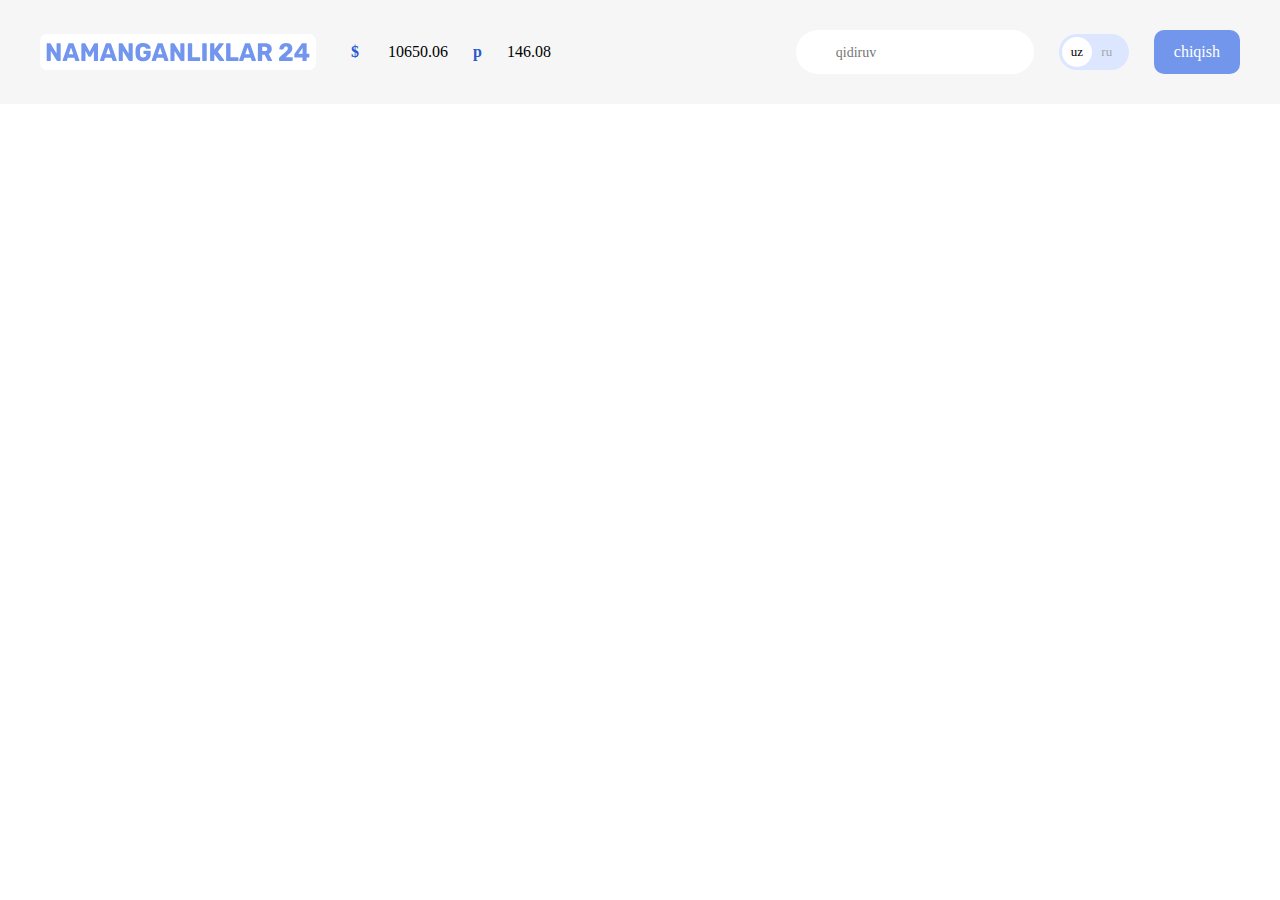
==== index.html @ 70f4a3b9 "Add search form Add global search form and focus styles" ====
<!DOCTYPE html>
<html lang="ru">
<head>
	<meta charset="UTF-8">
	<meta name="viewport" content="width=device-width, initial-scale=1.0">
	<title>FARG'ONALIKLAR 24</title>
	<!-- GOOGLE FONTS -->
<link rel="preconnect" href="https://fonts.googleapis.com">
<link rel="preconnect" href="https://fonts.gstatic.com" crossorigin>
<link href="https://fonts.googleapis.com/css2?family=Rubik:wght@400;500;700&display=swap" rel="stylesheet">

<!-- STYLES -->
<link rel="stylesheet" href="css/necolas.github.io_normalize.css_8.0.1_normalize.css">
<link rel="stylesheet" href="css/styles.css">

</head>
<body>
<!-- SITE-HEADER -->
<header class="site-header">
	<!-- SITE-HEADER-TOP -->
	<div class="site-header-top">
		<div class="site-header-top-container container">
			<!-- SITE-HEADER-LOGO -->
    <a class="site-header-logo" href="index.html">
			<img class="site-header-logo-img" src="img/logo-purple(1).svg" alt="farg'onaliklar logo" width="264"
			height="28">
		</a>


<!-- CURRENCY-RATES -->
	<ul class="currency-rates">
		<li class="currency-rates-item">
			<b class="currency-rates-type">$</b>
			<span class="currency-rates-value">10650.06</span>
		</li>
		<li class="currency-rates">
			<b class="currency-rates-type">p</b>
			<span class="currency-rates-value">146.08</span>
		</li>
</ul>

<!-- GLOBAL-SEARCH-FORM -->
<form class="global-search-form" action="https://echo.htmlacademy.ru" method="GET">
	<input class="global-search-form-input" type="search" name="search" placeholder="qidiruv" aria-label="" required>

</form>

<!-- LANG-TOGGLE -->
<div class="Lang-toggle">
	<a class="lang-toggle-link lang-toggle-link-active" href="index.html/uz">uz</a>
	<a class="lang-toggle-link " href="index.html">ru</a>
</div>

<!-- SITE-HEADER-AUTH -->
<a class="button button-primary" href="#">chiqish
</a>
</div>
</div>
</header>



</body>
</html>
---- css/styles.css ----
/* GLOBAL */
*	{
	box-sizing: border-box;
}

html	{
	height: 100%;
	scroll-behavior: smooth;
}



img	{
	max-width: 100%;
	height: auto;
}

/* OUTLINE STYLES */
*:focus	{
	outline: 2px dashed #7296ec;
	outline-offset: 3px;
}


/* CONTAINER */
.container	{
	width: 100%;
	max-width: 1240px;
	padding-left: 20px;
	padding-right: 20px;
	margin-left: auto;
	margin-right: auto;
}

/* SITE-HEADER */
.site-header {
}

/* SITE-HEADER-TOP */
.site-header-top {
	padding-top: 30px;
	padding-bottom: 30px;
	background-color: #f6f6f6;
}

/* SITE-HEADER-TOP-CONTAINER */
.site-header-top-container {
	display: flex;
	align-items: center;
}
.container {
}

.site-header-logo {
	display: flex;
	padding: 8px 6px;
	margin-right: 35px;
	border-radius: 7px;
background-color: #fff;
}

.site-header-logo:hover	{
	opacity: 0.8;
}

.site-header-logo:active	{
	opacity: 0.6;
}

/* CURRENCY-RATES */
.currency-rates {
	display: flex;
	align-items: center;
	padding: 0;
	margin: 0;
	margin-right: auto;
	list-style: none;
}

.currency-rates-item:not(:last-child){
margin-right: 25px;
}


.currency-rates-type {
	color: #2959ce;
	margin-right: 25px;
}
.currency-rates-value {
}

/* GLOBAL-FORM */

.global-search-form	{
margin-right: 25px;
}

.global-search-form-input	{
	padding-top: 15px;
	padding-bottom: 13px;
	padding-left: 40px;
	padding-right: 20px;
font-size: 14px;
border-radius: 60px;
line-height: normal;
border: 0;
}

/* LANG-TAGGLE */
.Lang-toggle {
	width: 70px;
	height: 36px;
	display: flex;
	padding: 3px;
	margin-right: 25px;
	border-radius: 39px;
	background-color: #dce6ff;

}
.lang-toggle-link {
	width: 30px;
	height: 30px;
	font-size: 13px;
	line-height: 30px;
color: #A6A6A6;
	border-radius: 50%;
	text-align: center;
	text-decoration: none;
}
.lang-toggle-link-active {
	background-color: #fff;
	color: #000;
}

/* BUTTON	*/
.button	{
	display: inline-block;
	padding: 13px 20px;
border-radius: 10px;
	font-size: 16px;
	line-height: normal;
	font-weight: 500;
	text-decoration: none;
	text-align: center;
	cursor: pointer;

}

.button-primary	{
	background-color:#7296EC;
	color: #fff;
}

.button-primary:hover	{
	opacity: 0.8;
}

.button-primary:active	{
	opacity: 0.6;
}
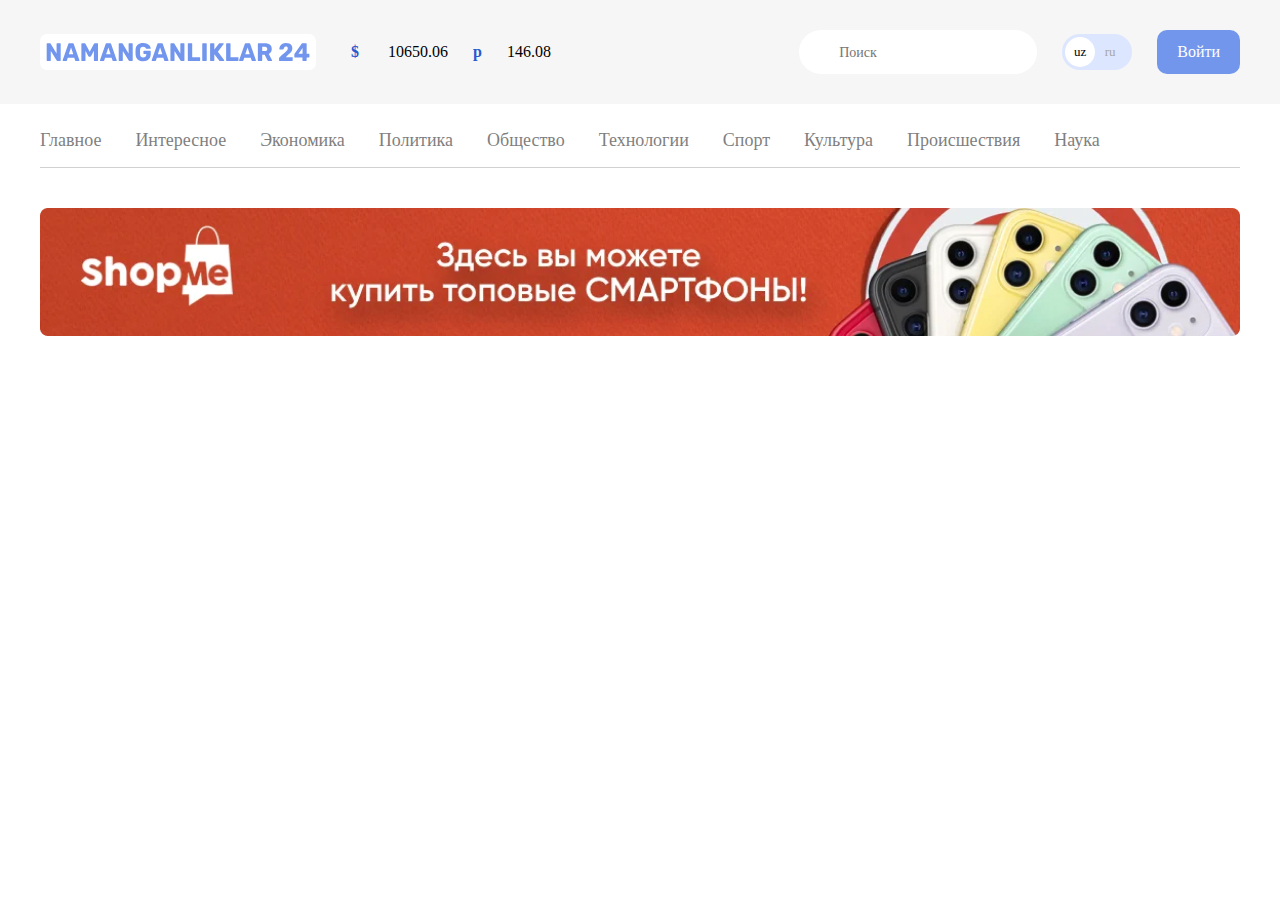
==== commit 5343f591: "Add sitenav and site-header banner" ====
--- a/index.html
+++ b/index.html
@@ -3,7 +3,7 @@
 <head>
 	<meta charset="UTF-8">
 	<meta name="viewport" content="width=device-width, initial-scale=1.0">
-	<title>FARG'ONALIKLAR 24</title>
+	<title>NAMANGANLIKLAR24</title>
 	<!-- GOOGLE FONTS -->
 <link rel="preconnect" href="https://fonts.googleapis.com">
 <link rel="preconnect" href="https://fonts.gstatic.com" crossorigin>
@@ -41,7 +41,7 @@
 
 <!-- GLOBAL-SEARCH-FORM -->
 <form class="global-search-form" action="https://echo.htmlacademy.ru" method="GET">
-	<input class="global-search-form-input" type="search" name="search" placeholder="qidiruv" aria-label="" required>
+	<input class="global-search-form-input" type="search" name="search" placeholder="Поиск" aria-label="" required>
 
 </form>
 
@@ -52,9 +52,34 @@
 </div>
 
 <!-- SITE-HEADER-AUTH -->
-<a class="button button-primary" href="#">chiqish
+<a class="button button-primary" href="#">Войти
 </a>
 </div>
+</div>
+
+<div class="container">
+	<!-- SITENAV-->
+	<nav class="sitenav">
+		<ul class="sitenav-list">
+			<li class="sitenav-item"><a class="sitenav-link" href="#">Главное</a></li>
+			<li class="sitenav-item"><a class="sitenav-link" href="#">Интересное</a></li>
+			<li class="sitenav-item"><a class="sitenav-link" href="#">Экономика</a></li>
+			<li class="sitenav-item"><a class="sitenav-link" href="#">Политика</a></li>
+			<li class="sitenav-item"><a class="sitenav-link" href="#">Общество</a></li>
+			<li class="sitenav-item"><a class="sitenav-link" href="#">Технологии</a></li>
+			<li class="sitenav-item"><a class="sitenav-link" href="#">Спорт</a></li>
+			<li class="sitenav-item"><a class="sitenav-link" href="#">Культура</a></li>
+			<li class="sitenav-item"><a class="sitenav-link" href="#">Происшествия</a></li>
+			<li class="sitenav-item"><a class="sitenav-link" href="#">Наука</a></li>
+		</ul>
+	</nav>
+
+		<!-- SITE-HEADER-BANNER -->
+		<aside class="site-header-banner">
+			<a class="site-header-banner-link" href="https://olcha.uz" target="_blank">
+				<img class="site-header-banner-img" src="img/optimize 1.jpg" alt="shopme banner" width="1200" height="128" srcset="optimize 1.jpg 1x, optimize 1@2x.jpg 2x">
+			</a>
+		</aside>
 </div>
 </header>
 
--- a/css/styles.css
+++ b/css/styles.css
@@ -38,6 +38,7 @@
 
 /* SITE-HEADER-TOP */
 .site-header-top {
+	margin-bottom: 10px;
 	padding-top: 30px;
 	padding-bottom: 30px;
 	background-color: #f6f6f6;
@@ -157,4 +158,50 @@
 
 .button-primary:active	{
 	opacity: 0.6;
+}
+
+/* SITENAV */
+.sitenav {
+	padding-top: 12px;
+	padding-bottom: 12px;
+	border-bottom: 1px solid #d1d1d1;
+	margin-bottom: 40px;
+	font-size: 18px;
+	line-height: normal;
+	font-weight: 500;
+}
+.sitenav-list {
+	display: flex;
+	flex-wrap: wrap;
+	align-items: center;
+	padding: 0;
+	margin: 0;
+	list-style: none;
+}
+
+.sitenav-item	{
+margin-top: 4px;
+margin-bottom: 4px;
+}
+
+.sitenav-item:not(:last-child) {
+	margin-right: 34px;
+
+}
+.sitenav-link {
+	display: block;
+	text-decoration: none;
+	color: #7f7f7f;
+}
+
+.sitenav-link:hover	{
+	color: #7229ec;
+}
+
+.sitenav-link:active	{
+	opacity: 0.6
+}
+
+.site-header-banner-img	{
+	display: flex;
 }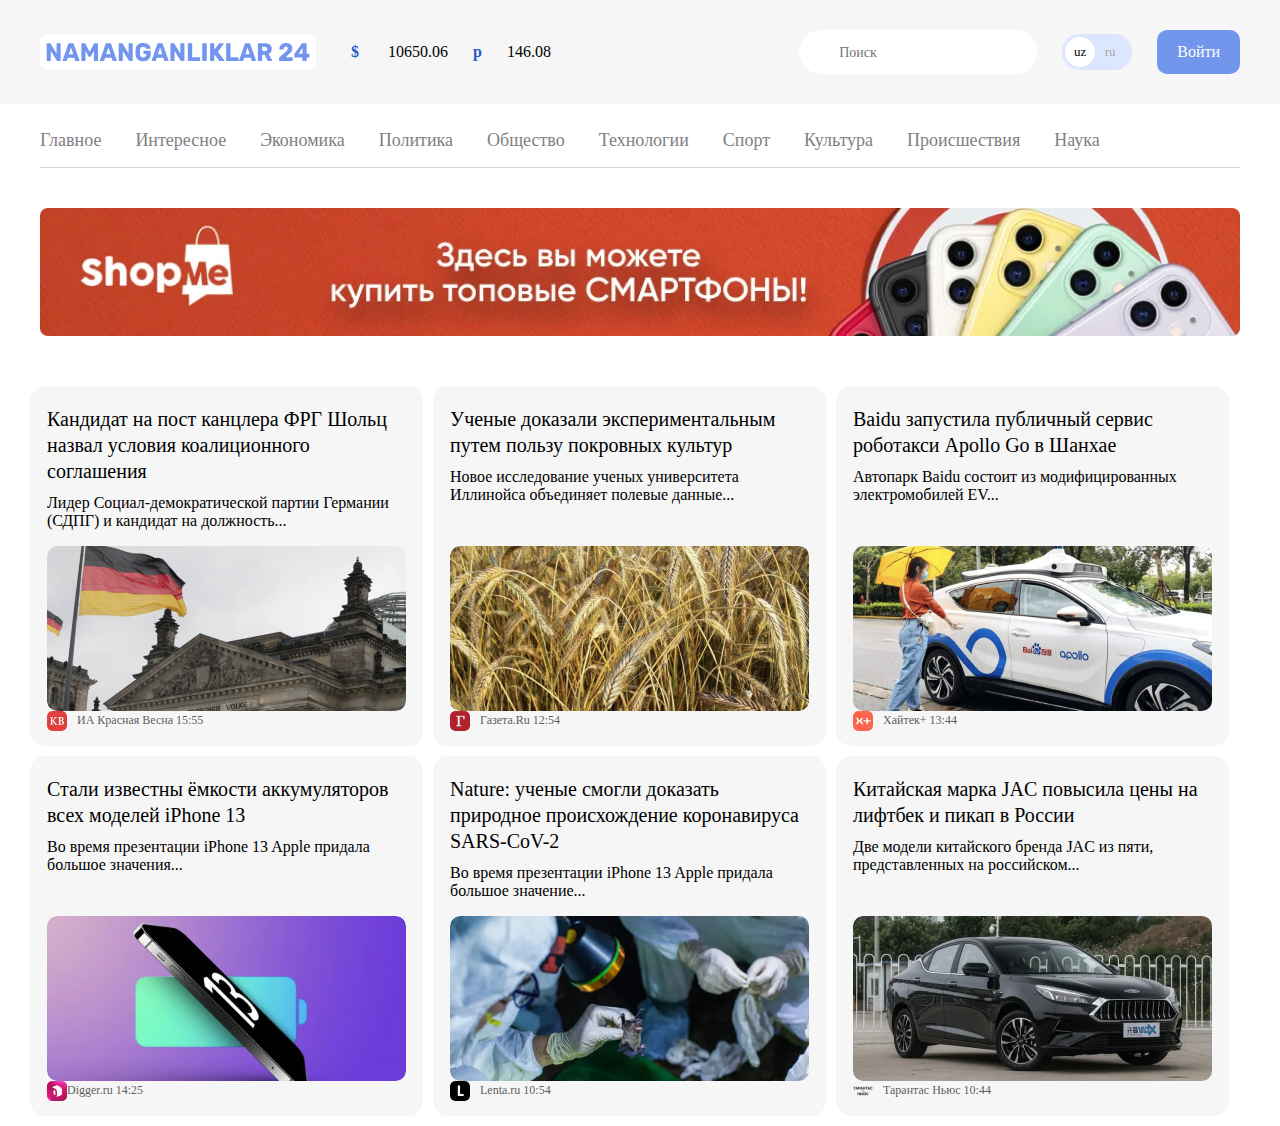
==== commit d8188534: "Add news-grid" ====
--- a/index.html
+++ b/index.html
@@ -5,83 +5,186 @@
 	<meta name="viewport" content="width=device-width, initial-scale=1.0">
 	<title>NAMANGANLIKLAR24</title>
 	<!-- GOOGLE FONTS -->
-<link rel="preconnect" href="https://fonts.googleapis.com">
-<link rel="preconnect" href="https://fonts.gstatic.com" crossorigin>
-<link href="https://fonts.googleapis.com/css2?family=Rubik:wght@400;500;700&display=swap" rel="stylesheet">
+	<link rel="preconnect" href="https://fonts.googleapis.com">
+	<link rel="preconnect" href="https://fonts.gstatic.com" crossorigin>
+	<link href="https://fonts.googleapis.com/css2?family=Rubik:wght@400;500;700&display=swap" rel="stylesheet">
 
-<!-- STYLES -->
-<link rel="stylesheet" href="css/necolas.github.io_normalize.css_8.0.1_normalize.css">
-<link rel="stylesheet" href="css/styles.css">
+	<!-- STYLES -->
+	<link rel="stylesheet" href="css/necolas.github.io_normalize.css_8.0.1_normalize.css">
+	<link rel="stylesheet" href="css/styles.css">
 
 </head>
 <body>
-<!-- SITE-HEADER -->
-<header class="site-header">
-	<!-- SITE-HEADER-TOP -->
-	<div class="site-header-top">
-		<div class="site-header-top-container container">
-			<!-- SITE-HEADER-LOGO -->
-    <a class="site-header-logo" href="index.html">
-			<img class="site-header-logo-img" src="img/logo-purple(1).svg" alt="farg'onaliklar logo" width="264"
-			height="28">
-		</a>
+	<!-- SITE-HEADER -->
+	<header class="site-header">
+		<!-- SITE-HEADER-TOP -->
+		<div class="site-header-top">
+			<div class="site-header-top-container container">
+				<!-- SITE-HEADER-LOGO -->
+				<a class="site-header-logo" href="index.html">
+					<img class="site-header-logo-img" src="img/logo-purple(1).svg" alt="namanganliklar-logo" width="264"height="28">
+				</a>
 
 
-<!-- CURRENCY-RATES -->
-	<ul class="currency-rates">
-		<li class="currency-rates-item">
-			<b class="currency-rates-type">$</b>
-			<span class="currency-rates-value">10650.06</span>
-		</li>
-		<li class="currency-rates">
-			<b class="currency-rates-type">p</b>
-			<span class="currency-rates-value">146.08</span>
-		</li>
-</ul>
+				<!-- CURRENCY-RATES -->
+				<ul class="currency-rates">
+					<li class="currency-rates-item">
+						<b class="currency-rates-type">$</b>
+						<span class="currency-rates-value">10650.06</span>
+					</li>
+					<li class="currency-rates">
+						<b class="currency-rates-type">p</b>
+						<span class="currency-rates-value">146.08</span>
+					</li>
+				</ul>
 
-<!-- GLOBAL-SEARCH-FORM -->
-<form class="global-search-form" action="https://echo.htmlacademy.ru" method="GET">
-	<input class="global-search-form-input" type="search" name="search" placeholder="Поиск" aria-label="" required>
+				<!-- GLOBAL-SEARCH-FORM -->
+				<form class="global-search-form" action="https://echo.htmlacademy.ru" method="GET">
+					<input class="global-search-form-input" type="search" name="search" placeholder="Поиск" aria-label="" required>
 
-</form>
+				</form>
 
-<!-- LANG-TOGGLE -->
-<div class="Lang-toggle">
-	<a class="lang-toggle-link lang-toggle-link-active" href="index.html/uz">uz</a>
-	<a class="lang-toggle-link " href="index.html">ru</a>
-</div>
+				<!-- LANG-TOGGLE -->
+				<div class="Lang-toggle">
+					<a class="lang-toggle-link lang-toggle-link-active" href="index.html/uz">uz</a>
+					<a class="lang-toggle-link " href="index.html">ru</a>
+				</div>
 
-<!-- SITE-HEADER-AUTH -->
-<a class="button button-primary" href="#">Войти
-</a>
-</div>
-</div>
+				<!-- SITE-HEADER-AUTH -->
+				<a class="button button-primary" href="#">Войти
+				</a>
+			</div>
+		</div>
 
-<div class="container">
-	<!-- SITENAV-->
-	<nav class="sitenav">
-		<ul class="sitenav-list">
-			<li class="sitenav-item"><a class="sitenav-link" href="#">Главное</a></li>
-			<li class="sitenav-item"><a class="sitenav-link" href="#">Интересное</a></li>
-			<li class="sitenav-item"><a class="sitenav-link" href="#">Экономика</a></li>
-			<li class="sitenav-item"><a class="sitenav-link" href="#">Политика</a></li>
-			<li class="sitenav-item"><a class="sitenav-link" href="#">Общество</a></li>
-			<li class="sitenav-item"><a class="sitenav-link" href="#">Технологии</a></li>
-			<li class="sitenav-item"><a class="sitenav-link" href="#">Спорт</a></li>
-			<li class="sitenav-item"><a class="sitenav-link" href="#">Культура</a></li>
-			<li class="sitenav-item"><a class="sitenav-link" href="#">Происшествия</a></li>
-			<li class="sitenav-item"><a class="sitenav-link" href="#">Наука</a></li>
-		</ul>
-	</nav>
+		<div class="container">
+			<!-- SITENAV-->
+			<nav class="sitenav">
+				<ul class="sitenav-list">
+					<li class="sitenav-item"><a class="sitenav-link" href="#">Главное</a></li>
+					<li class="sitenav-item"><a class="sitenav-link" href="#">Интересное</a></li>
+					<li class="sitenav-item"><a class="sitenav-link" href="#">Экономика</a></li>
+					<li class="sitenav-item"><a class="sitenav-link" href="#">Политика</a></li>
+					<li class="sitenav-item"><a class="sitenav-link" href="#">Общество</a></li>
+					<li class="sitenav-item"><a class="sitenav-link" href="#">Технологии</a></li>
+					<li class="sitenav-item"><a class="sitenav-link" href="#">Спорт</a></li>
+					<li class="sitenav-item"><a class="sitenav-link" href="#">Культура</a></li>
+					<li class="sitenav-item"><a class="sitenav-link" href="#">Происшествия</a></li>
+					<li class="sitenav-item"><a class="sitenav-link" href="#">Наука</a></li>
+				</ul>
+			</nav>
 
-		<!-- SITE-HEADER-BANNER -->
-		<aside class="site-header-banner">
-			<a class="site-header-banner-link" href="https://olcha.uz" target="_blank">
-				<img class="site-header-banner-img" src="img/optimize 1.jpg" alt="shopme banner" width="1200" height="128" srcset="optimize 1.jpg 1x, optimize 1@2x.jpg 2x">
-			</a>
-		</aside>
-</div>
-</header>
+			<!-- SITE-HEADER-BANNER -->
+			<aside class="site-header-banner">
+				<a class="site-header-banner-link" href="https://olcha.uz" target="_blank">
+					<img class="site-header-banner-img" src="img/optimize 1.jpg" alt="shopme banner" width="1200" height="128" srcset="img/optimize 1.jpg 1x, img/optimize 1@2x.jpg 2x">
+				</a>
+			</aside>
+		</div>
+	</header>
+
+	<main class="main-content">
+		<div class="container">
+			<!-- <h1>Namanganliklar24 - sayt yangiliklari</h1> -->
+
+			<!-- TOP-NEWS -->
+			<section class="top-news">
+				<!-- <h2>Top yangiliklar</h2> -->
+				<!-- NEWS-GRID -->
+				<div class="news-grid">
+					<!-- NEW-GRID-ITEM -->
+					<article class="news-grid-item article-card">
+						<h3 class="article-card-title">
+							<a class="article-card-link" href="#">Кандидат на пост канцлера ФРГ Шольц назвал условия коалиционного соглашения</a>
+						</h3>
+						<p class="article-card-text">Лидер Социал-демократической партии Германии (СДПГ) и кандидат на должность...</p>
+					<img class="article-card-img" src="img/germany.jpg" alt="Кандидат на пост канцлера ФРГ Шольц назвал условия коалиционного соглашения" width="360" height="165" srcset="img/germany.jpg 1x, img/germany@2x.jpg 2x">
+						<footer class="article-card-footer">
+							<img class="article-card-source-icon" src="img/krasnaya-vesna.jpg" alt="" width="20" height="20" srcset="img/krasnaya-vesna.jpg 1x, img/krasnaya-vesna@2x.jpg 2x">
+							<div class="article-card-sourse-time">
+								<span class="article-card-source">ИА Красная Весна</span>
+								<time datetime="15:55:00"> 15:55</time>
+							</div>
+						</footer>
+					</article>
+					<!-- NEW-GRID-ITEM -->
+					<article class="news-grid-item article-card">
+						<h3 class="article-card-title">
+							<a class="article-card-link" href="#">Ученые доказали экспериментальным путем пользу покровных культур</a>
+						</h3>
+						<p class="article-card-text">Новое исследование ученых университета Иллинойса объединяет полевые данные...</p>
+						<img class="article-card-img" src="img/wheat.jpg" alt="Ученые доказали экспериментальным путем пользу покровных культур" width="360" height="165" srcset="img/wheat.jpg 1x, img/wheat.jpg@2x 2x">
+						<footer class="article-card-footer">
+							<img class="article-card-source-icon" src="img/gazeta-ru.jpg" alt="" width="20" height="20" srcset="img/gazeta-ru.jpg 1x, img/gazeta-ru@2x.jpg 2x">
+							<div class="article-card-sourse-time">
+								<span class="article-card-source">Газета.Ru</span>
+								<time datetime="12:54:00">12:54</time>
+							</div>
+						</footer>
+					</article>
+					<!-- NEW-GRID-ITEM -->
+					<article class="news-grid-item article-card">
+						<h3 class="article-card-title">
+							<a class="article-card-link" href="#">Baidu запустила публичный сервис роботакси Apollo Go в Шанхае</a>
+						</h3>
+						<p class="article-card-text">Автопарк Baidu состоит из модифицированных электромобилей EV...</p>
+						<img class="article-card-img" src="img/baidu.jpg" alt="Baidu запустила публичный сервис роботакси Apollo Go в Шанхае" width="360" height="165" srcset="img/baidu.jpg 1x, img/baidu@2x.jpg 2x">
+						<footer class="article-card-footer">
+							<img class="article-card-source-icon" src="img/hitech-plus.jpg" alt="" width="20" height="20" srcset="img/hitech-plus.jpg 1x, img/hitech-plus@2x.jpg 2x">
+							<div class="article-card-sourse-time">
+								<span class="article-card-source">Хайтек+</span>
+								<time datetime="13:44:00">13:44</time>
+							</div>
+						</footer>
+					</article>
+					<!-- NEW-GRID-ITEM -->
+					<article class="news-grid-item article-card">
+						<h3 class="article-card-title">
+							<a class="article-card-link" href="#">Стали известны ёмкости аккумуляторов всех моделей iPhone 13</a>
+						</h3>
+						<p class="article-card-text">Bo время презентации iPhone 13 Apple придала большое значения...</p>
+						<img class="article-card-img" src="img/img/iphone-13.jpg" alt="Стали известны ёмкости аккумуляторов всех моделей iPhone 13" width="360" height="165" srcset="img/iphone-13.jpg 1x, img/iphone-13@2x.jpg 2x">
+						<footer class="article-card-footer">
+							<img class="img/article-card-source-icon" src="img/digger-logo.jpg" alt="" width="20" height="20" srcset="img/digger-logo.jpg 1x, img/digger-logo@2x.jpg 2x">
+							<div class="article-card-sourse-time">
+								<span class="article-card-source">Digger.ru</span>
+								<time datetime="14:25:00">14:25</time>
+							</div>
+						</footer>
+					</article>
+					<!-- NEW-GRID-ITEM -->
+					<article class="news-grid-item article-card">
+						<h3 class="article-card-title">
+							<a class="article-card-link" href="#">Nature: ученые смогли доказать природное происхождение коронавируса SARS-CoV-2</a>
+						</h3>
+						<p class="article-card-text">Bo время презентации iPhone 13 Apple придала большое значение...</p>
+						<img class="article-card-img" src="img/sars-cov.jpg" alt="Nature: ученые смогли доказать природное происхождение коронавируса SARS-CoV-2" width="360" height="165" srcset="img/sars-cov.jpg 1x, img/sars-cov@2x.jpg 2x">
+						<footer class="article-card-footer">
+							<img class="article-card-source-icon" src="img/lenta.jpg" alt="" width="20" height="20" srcset="img/lenta.jpg 1x, img/img/lenta@2x.jpg 2x">
+							<div class="article-card-sourse-time">
+								<span class="article-card-source">Lenta.ru</span>
+								<time datetime="10:54:00">10:54</time>
+							</div>
+						</footer>
+					</article>
+					<!-- NEW-GRID-ITEM -->
+					<article class="news-grid-item article-card">
+						<h3 class="article-card-title">
+							<a class="article-card-link" href="#">Китайская марка JAC повысила цены на лифтбек и пикап в России</a>
+						</h3>
+						<p class="article-card-text">Две модели китайского бренда JAC из пяти, представленных на российском...</p>
+						<img class="article-card-img" src="img/jac.jpg" alt="Китайская марка JAC повысила цены на лифтбек и пикап в России" width="360" height="165" srcset="img/jac.jpg 1x, img/jac@2x.jpg 2x">
+						<footer class="article-card-footer">
+							<img class="article-card-source-icon" src="img/tarantas-news.png" alt="" width="20" height="20" srcset="img/tarantas-news.png 1x, img/tarantas-news2@2x.png">
+							<div class="article-card-sourse-time">
+								<span class="article-card-source">Тарантас Ньюс</span>
+								<time datetime="10:44:00">10:44</time>
+							</div>
+						</footer>
+					</article>
+				</div>
+			</section>
+		</div>
+	</main>
 
 
 
--- a/css/styles.css
+++ b/css/styles.css
@@ -204,4 +204,83 @@
 
 .site-header-banner-img	{
 	display: flex;
-}+}
+
+/* MAIN-CONTENT */
+.main-content	{
+	flex-grow: 1;
+	padding-top: 50px;
+}
+
+
+/* NEWS-GRID8 */
+.news-grid {
+display: flex;
+flex-wrap: wrap;
+margin-left: -10px;
+}
+.news-grid-item {
+	width: 393px;
+	margin-right: 10px;
+	margin-bottom: 10px;
+}
+.article-card {
+	display: flex;
+	flex-direction: column;
+	padding: 20px 17px 15px;
+	border-radius: 15px;
+	background-color: #f6f6f6;
+}
+.article-card-title {
+margin-top: 0;
+margin-bottom: 10px;
+font-size: 20px;
+line-height: 26px;
+font-weight: 500;
+}
+.article-card-link {
+	display: inline-block;
+	color: #000;
+	text-decoration: none;
+}
+
+.article-card-link:hover	{
+color: #7296ec;
+}
+
+.article-card-link:active	{
+opacity: 0.6;
+}
+
+.article-card-text {
+	margin-top: 0;
+	margin-bottom: 15px;
+}
+.article-card-img {
+	display: block;
+	width: 360px;
+	height: 165px;
+	margin-bottom: 16x;
+	margin-top: auto;
+	border-radius: 10px;
+	object-fit: cover;
+}
+.article-card-footer {
+	display: flex;
+	align-items: center;
+}
+.article-card-source-icon {
+width: 20px;
+height: 20px;
+margin-right: 10px;
+border-radius: 5px;
+}
+.article-card-sourse-time {
+	font-size: 12px;
+	line-height: normal;
+	color: #5e5F61;
+}
+.article-card-source {
+}
+.img/article-card-source-icon {
+}
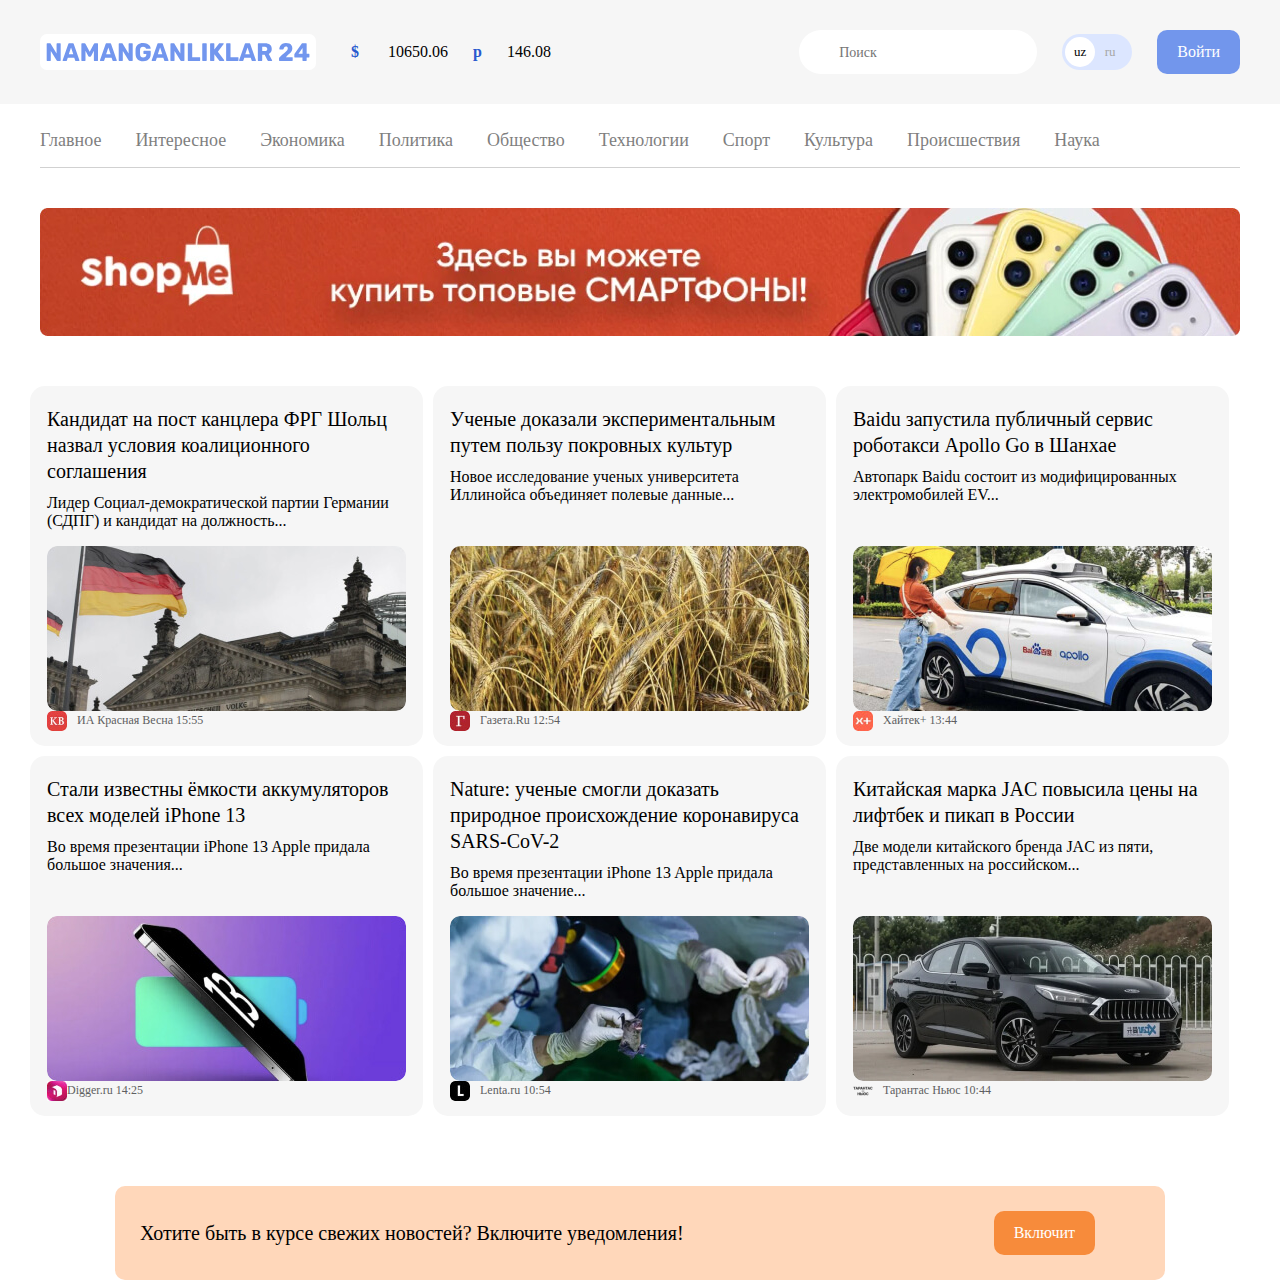
==== commit 4a59bbbe: "Add notifications-cta" ====
--- a/index.html
+++ b/index.html
@@ -183,6 +183,13 @@
 					</article>
 				</div>
 			</section>
+
+			<!-- NOTIFICATION-CTA -->
+<section class="notification-cta">
+	<div class="notification-cta-text">Хотите быть в курсе свежих новостей?  Включите уведомления!
+	</div>
+	<button class="button button-orange" type="button">Включит</button>
+</section>
 		</div>
 	</main>
 
--- a/css/styles.css
+++ b/css/styles.css
@@ -138,13 +138,21 @@
 	display: inline-block;
 	padding: 13px 20px;
 border-radius: 10px;
+ border: 0;
 	font-size: 16px;
 	line-height: normal;
 	font-weight: 500;
 	text-decoration: none;
 	text-align: center;
 	cursor: pointer;
-
+}
+
+.button:hover	{
+	opacity: 0.8;
+}
+
+.button:active	{
+	opacity: 0.6;
 }
 
 .button-primary	{
@@ -152,12 +160,10 @@
 	color: #fff;
 }
 
-.button-primary:hover	{
-	opacity: 0.8;
-}
-
-.button-primary:active	{
-	opacity: 0.6;
+
+.button-orange	{
+	background-color: #F78B3B;
+	color: #fff;
 }
 
 /* SITENAV */
@@ -218,6 +224,7 @@
 display: flex;
 flex-wrap: wrap;
 margin-left: -10px;
+
 }
 .news-grid-item {
 	width: 393px;
@@ -280,7 +287,23 @@
 	line-height: normal;
 	color: #5e5F61;
 }
-.article-card-source {
-}
-.img/article-card-source-icon {
-}
+
+
+/* NOTIFICATION-CTA */
+.notification-cta {
+	display: flex;
+	align-items: center;
+	justify-content: space-between;
+	padding: 25px 70px 25px 25px;
+	margin-left: 75px;
+	margin-right: 75px;
+	margin: 60px	75px;
+	border-radius: 10px;
+	background-color: #ffd7ba;
+}
+.notification-cta-text {
+	font-size: 20px;
+	line-height: 26px;
+	font-weight: 500;
+	color: #000;
+}
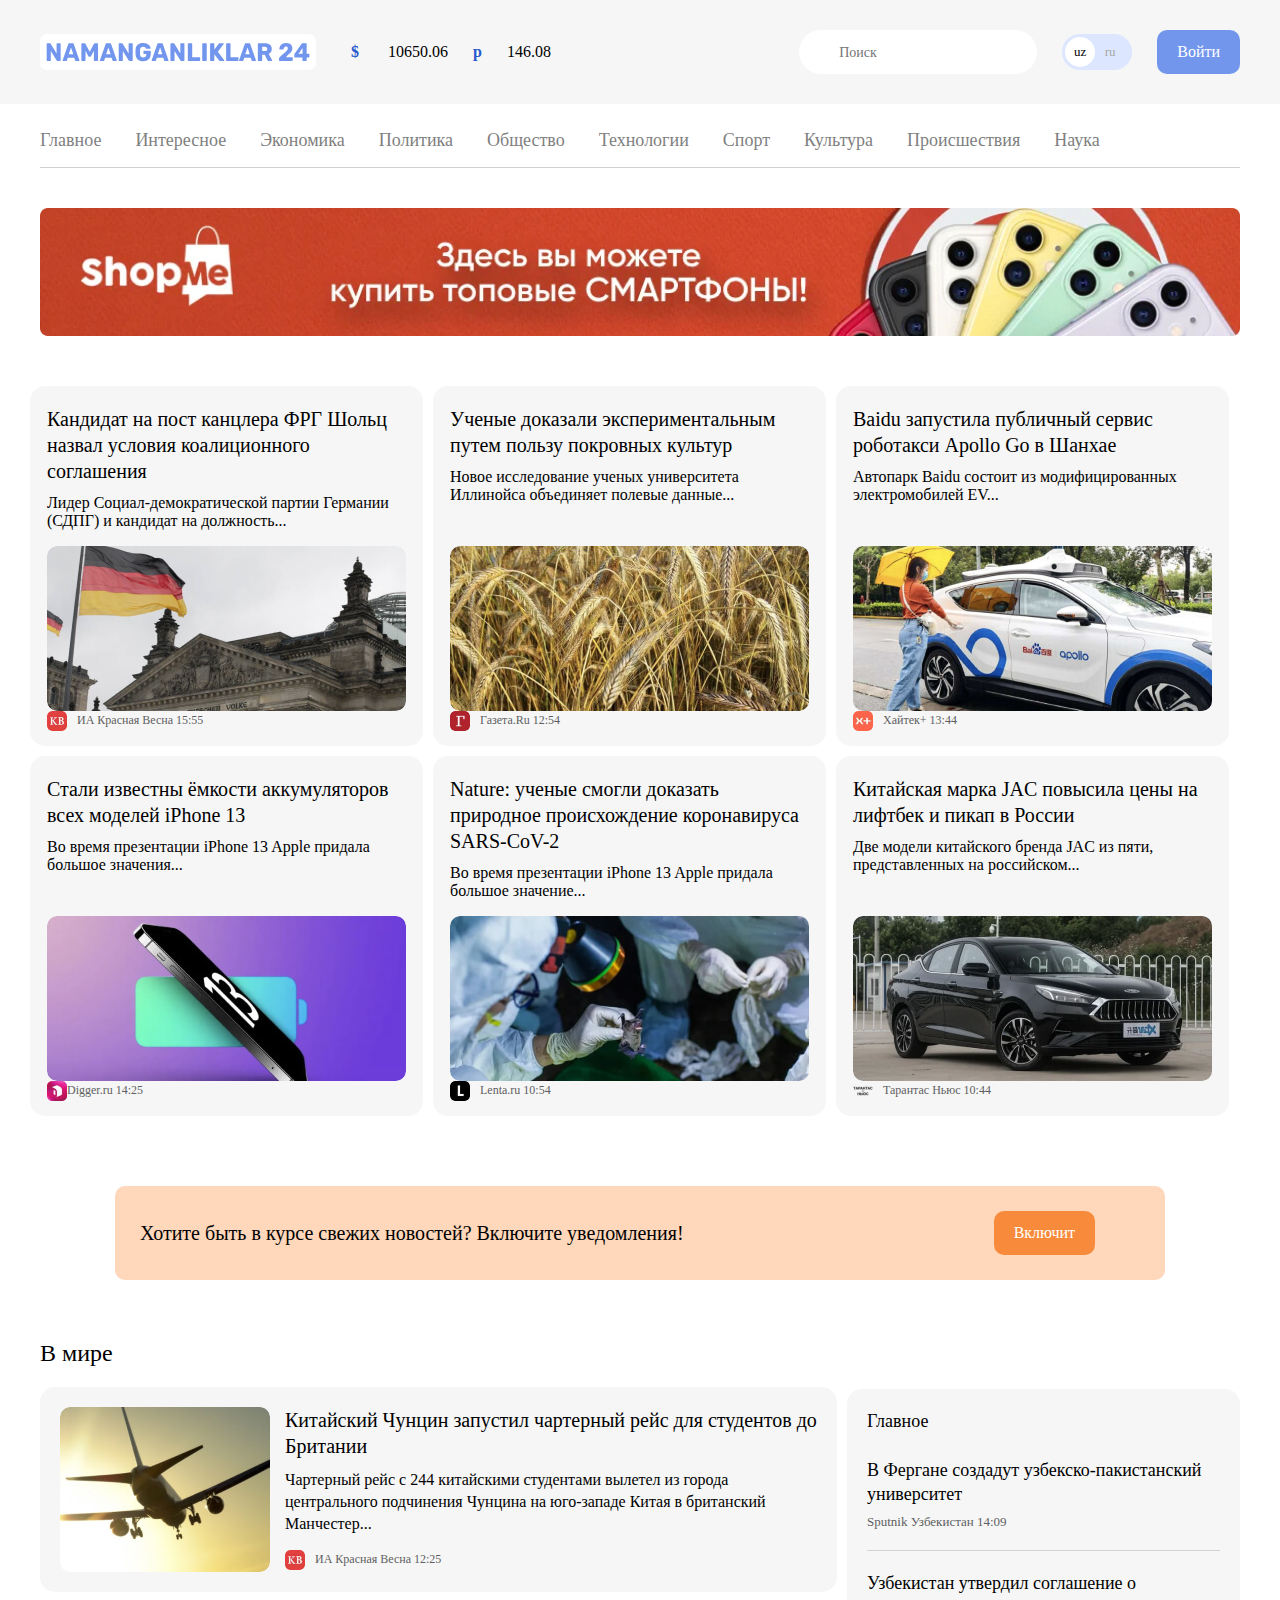
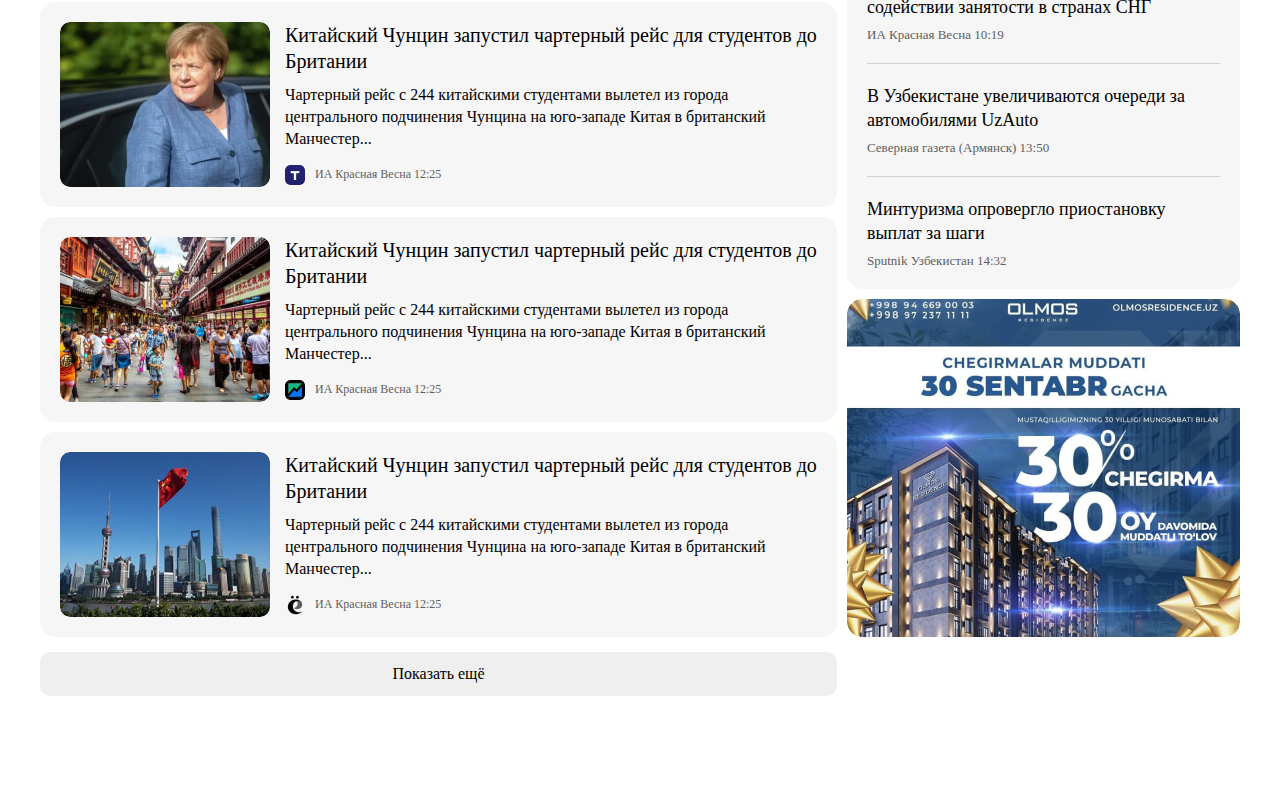
==== commit 0f8f597e: "Add global news" ====
--- a/index.html
+++ b/index.html
@@ -1,5 +1,5 @@
 <!DOCTYPE html>
-<html lang="ru">
+<html lang="ru,uz">
 <head>
 	<meta charset="UTF-8">
 	<meta name="viewport" content="width=device-width, initial-scale=1.0">
@@ -190,6 +190,135 @@
 	</div>
 	<button class="button button-orange" type="button">Включит</button>
 </section>
+
+<div class="layout2-1">
+	<div class="layout-2-1-main">
+		<section class="global-news">
+			<h2 class="global-news-heading">B мире</h2>
+			<!-- NEWS-LIST -->
+			<div class="news-list">
+
+				<div class="news-list-item article-card-horizontal">
+					<img class="article-card-horizontal-img" src="img/samalyot.jpg" alt="" width="210" height="165" srcset="img/samalyot.jpg 1x, img/samalyot@2x.jpg 2x">
+					<div class="article-card-horizantal-content">
+						<h3 class="article-card-horizantal-title">
+						 <a class="article-card-horizantal-link" href="">Китайский Чунцин запустил чартерный рейс для студентов до Британии</a>
+						</h3>
+						<p class="article-card-horizontal-text">Чартерный рейс c 244 китайскими студентами вылетел из города центрального подчинения Чунцина на юго-западе Китая в британский Манчестер...</p>
+						<footer class="article-card-horizontal-footer">
+							<img class="article-card-horizontal-source-icon" src="img/krasnaya-vesna.jpg" alt="" width="20" height="20" srcset="img/krasnaya-vesna.jpg 1x, img/krasnaya-vesna@2x.jpg 2x">
+							<div class="article-card-horizontal-sourse-time">
+								<span class="article-card-horizontal-source">ИА Красная Весна</span>
+								<time datetime="12:25:00">12:25</time>
+							</div>
+						</footer>
+					</div>
+				</div>
+				<div class="news-list-item article-card-horizontal">
+					<img class="article-card-horizontal-img" src="img/kampir.jpg" alt="" width="210" height="165" srcset="img/kampir.jpg 1x, img/kampir@2x.jpg 2x">
+					<div class="article-card-horizantal-content">
+						<h3 class="article-card-horizantal-title">
+						 <a class="article-card-horizantal-link" href="">Китайский Чунцин запустил чартерный рейс для студентов до Британии</a>
+						</h3>
+						<p class="article-card-horizontal-text">Чартерный рейс c 244 китайскими студентами вылетел из города центрального подчинения Чунцина на юго-западе Китая в британский Манчестер...</p>
+						<footer class="article-card-horizontal-footer">
+							<img class="article-card-horizontal-source-icon" src="img/tacc.jpg" alt="" width="20" height="20" srcset="img/tacc.jpg 1x, img/tacc@2x.jpg 2x">
+							<div class="article-card-horizontal-sourse-time">
+								<span class="article-card-horizontal-source">ИА Красная Весна</span>
+								<time datetime="12:25:00">12:25</time>
+							</div>
+						</footer>
+					</div>
+				</div>
+				<div class="news-list-item article-card-horizontal">
+					<img class="article-card-horizontal-img" src="img/odamlar.jpg" alt="" width="210" height="165" srcset="img/odamlar.jpg 1x, img/odamlar@2x.jpg 2x">
+					<div class="article-card-horizantal-content">
+						<h3 class="article-card-horizantal-title">
+						 <a class="article-card-horizantal-link" href="">Китайский Чунцин запустил чартерный рейс для студентов до Британии</a>
+						</h3>
+						<p class="article-card-horizontal-text">Чартерный рейс c 244 китайскими студентами вылетел из города центрального подчинения Чунцина на юго-западе Китая в британский Манчестер...</p>
+						<footer class="article-card-horizontal-footer">
+							<img class="article-card-horizontal-source-icon" src="img/rbk-investisi.jpg" alt="" width="20" height="20" srcset="img/rbk-investisi.jpg 1x, img/rbk-investisi@2x.jpg 2x">
+							<div class="article-card-horizontal-sourse-time">
+								<span class="article-card-horizontal-source">ИА Красная Весна</span>
+								<time datetime="12:25:00">12:25</time>
+							</div>
+						</footer>
+					</div>
+				</div>
+				<div class="news-list-item article-card-horizontal">
+					<img class="article-card-horizontal-img" src="img/xitoy-bayrogi.jpg" alt="" width="210" height="165" srcset="img/xitoy-bayrogi.jpg 1x, img/xitoy-bayrogi@2x.jpg 2x">
+					<div class="article-card-horizantal-content">
+						<h3 class="article-card-horizantal-title">
+						 <a class="article-card-horizantal-link" href="">Китайский Чунцин запустил чартерный рейс для студентов до Британии</a>
+						</h3>
+						<p class="article-card-horizontal-text">Чартерный рейс c 244 китайскими студентами вылетел из города центрального подчинения Чунцина на юго-западе Китая в британский Манчестер...</p>
+						<footer class="article-card-horizontal-footer">
+							<img class="article-card-horizontal-source-icon" src="img/solenka-info.png" alt="" width="20" height="20" srcset="img/solenka-info.png 1x, img/solenka-info@2x.png 2x">
+							<div class="article-card-horizontal-sourse-time">
+								<span class="article-card-horizontal-source">ИА Красная Весна</span>
+								<time datetime="12:25:00">12:25</time>
+							</div>
+						</footer>
+					</div>
+				</div>
+			</div>
+
+			<button class="news-list-more-button button button-block" type="button">Показать ещё </button>
+		</section>
+	</div>
+
+
+		<div class="layout-2-1-sitebar">
+			<section class="layout-2-1-sidebar-item sitebar-news-card">
+				<h2 class="sitebar-news-card-heading">Главное</h2>
+			<ul class="sitebar-news-card-list">
+				<li class="sitebar-news-card-item">
+					<h3 class="sitebar-news-card-title">
+						<a class="sitebar-news-card-link" href="#">B Фергане создадут узбекско-пакистанский университет</a>
+					</h3>
+					<div class="sitebar-news-card-sourse-time">
+						<span class="sitebar-news-card-source">Sputnik Узбекистан</span>
+						<time datetime="14:09:00">14:09</time>
+					</div>
+				</li>
+				<li class="sitebar-news-card-item">
+					<h3 class="sitebar-news-card-title">
+						<a class="sitebar-news-card-link" href="#">Узбекистан утвердил соглашение o содействии занятости в странах СНГ</a>
+					</h3>
+					<div class="sitebar-news-card-sourse-time">
+						<span class="sitebar-news-card-source">ИА Красная Весна</span>
+						<time datetime="10:19:00">10:19</time>
+					</div>
+				</li>
+				<li class="sitebar-news-card-item">
+					<h3 class="sitebar-news-card-title">
+						<a class="sitebar-news-card-link" href="#">B Узбекистане увеличиваются очереди за автомобилями UzAuto</a>
+					</h3>
+					<div class="sitebar-news-card-sourse-time">
+						<span class="sitebar-news-card-source">Северная газета (Армянск)</span>
+						<time datetime="13:50:00">13:50</time>
+					</div>
+				</li>
+				<li class="sitebar-news-card-item">
+					<h3 class="sitebar-news-card-title">
+						<a class="sitebar-news-card-link" href="#">Минтуризма опровергло приостановку выплат за шаги</a>
+					</h3>
+					<div class="sitebar-news-card-sourse-time">
+						<span class="sitebar-news-card-source">Sputnik Узбекистан</span>
+						<time datetime="14:32:00">14:32</time>
+					</div>
+				</li>
+			</ul>
+			</section>
+
+			<aside class="layout-2-1-sidebar-item sidebar-ad">
+				<a class="sidebar-ad-link" href="#" target="_blank">
+					<img class="sidebar-ad-img" src="img/uy-reklama.jpg" alt="uy-reklama" width="393" height="338" srcset="img/uy-reklama.jpg 1x, img/uy-reklama@2x.jpg 2x">
+				</a>
+			</aside>
+		</div>
+</div>
 		</div>
 	</main>
 
--- a/css/styles.css
+++ b/css/styles.css
@@ -118,6 +118,7 @@
 	background-color: #dce6ff;
 
 }
+
 .lang-toggle-link {
 	width: 30px;
 	height: 30px;
@@ -128,6 +129,7 @@
 	text-align: center;
 	text-decoration: none;
 }
+
 .lang-toggle-link-active {
 	background-color: #fff;
 	color: #000;
@@ -145,6 +147,7 @@
 	text-decoration: none;
 	text-align: center;
 	cursor: pointer;
+
 }
 
 .button:hover	{
@@ -153,6 +156,13 @@
 
 .button:active	{
 	opacity: 0.6;
+}
+
+.button-block	{
+	width: 100%;
+
+
+
 }
 
 .button-primary	{
@@ -165,6 +175,8 @@
 	background-color: #F78B3B;
 	color: #fff;
 }
+
+
 
 /* SITENAV */
 .sitenav {
@@ -176,6 +188,7 @@
 	line-height: normal;
 	font-weight: 500;
 }
+
 .sitenav-list {
 	display: flex;
 	flex-wrap: wrap;
@@ -194,6 +207,7 @@
 	margin-right: 34px;
 
 }
+
 .sitenav-link {
 	display: block;
 	text-decoration: none;
@@ -216,6 +230,7 @@
 .main-content	{
 	flex-grow: 1;
 	padding-top: 50px;
+	padding-bottom: 100px;
 }
 
 
@@ -224,13 +239,14 @@
 display: flex;
 flex-wrap: wrap;
 margin-left: -10px;
-
-}
+}
+
 .news-grid-item {
 	width: 393px;
 	margin-right: 10px;
 	margin-bottom: 10px;
 }
+
 .article-card {
 	display: flex;
 	flex-direction: column;
@@ -238,6 +254,7 @@
 	border-radius: 15px;
 	background-color: #f6f6f6;
 }
+
 .article-card-title {
 margin-top: 0;
 margin-bottom: 10px;
@@ -263,6 +280,7 @@
 	margin-top: 0;
 	margin-bottom: 15px;
 }
+
 .article-card-img {
 	display: block;
 	width: 360px;
@@ -272,16 +290,19 @@
 	border-radius: 10px;
 	object-fit: cover;
 }
+
 .article-card-footer {
 	display: flex;
 	align-items: center;
 }
+
 .article-card-source-icon {
 width: 20px;
 height: 20px;
 margin-right: 10px;
 border-radius: 5px;
 }
+
 .article-card-sourse-time {
 	font-size: 12px;
 	line-height: normal;
@@ -301,9 +322,199 @@
 	border-radius: 10px;
 	background-color: #ffd7ba;
 }
+
 .notification-cta-text {
 	font-size: 20px;
 	line-height: 26px;
 	font-weight: 500;
 	color: #000;
 }
+
+
+/* GLOBAL-NEWS */
+
+
+.global-news-heading {
+	margin-top: 0;
+	margin-bottom: 20px;
+	font-size: 24px;
+	font-weight: 500;
+	line-height: normal;
+	color: #000;
+}
+
+.news-list {
+	display: flex;
+	flex-direction: column;
+	margin-bottom: 15px;
+}
+
+.news-list-item:not(:last-child) {
+margin-bottom: 10px;
+}
+
+/* ARTICLE-CARD-HORIZANTAL */
+.article-card-horizontal {
+	display: flex;
+	align-items: flex-start;
+	padding: 20px;
+	border-radius: 15px;
+background-color: #f6f6f6;
+}
+
+.article-card-horizontal-img {
+	width: 210px;
+	height: 165px;
+	object-fit: cover;
+	border-radius: 10px;
+	margin-right: 15px;
+}
+
+.article-card-horizantal-content {
+	flex-grow: 1;
+}
+
+.article-card-horizantal-title {
+	margin-top: 0;
+	margin-bottom: 10px;
+	font-weight: 500;
+	font-size: 20px;
+	line-height: 26px;
+}
+
+.article-card-horizantal-link {
+	display: inline-block;
+	color: #000;
+	text-decoration: none;
+}
+
+.article-card-horizantal-link:hover	{
+color: #7296ec
+}
+
+.article-card-horizantal-link:active	{
+	opacity: 0.6;
+}
+
+.article-card-horizontal-text {
+	margin-top: 0;
+	margin-bottom: 15px;
+	font-size: 16px;
+	line-height: 22px;
+}
+
+.article-card-horizontal-footer {
+	display: flex;
+	align-items: center;
+}
+.article-card-horizontal-source-icon {
+	width: 20px;
+	height: 20px;
+	margin-right: 10px;
+	object-fit: cover;
+	border-radius: 5px;
+}
+.article-card-horizontal-sourse-time {
+	font-size: 12px;
+	line-height: normal;
+	color: #5e5f61;
+}
+
+/* LAYOUT */
+.layout2-1	{
+	display: flex;
+	align-items: flex-start;
+}
+
+
+.layout-2-1-main	{
+	width: 797px;
+	margin-right: 10px;
+}
+
+.layout-2-1-sitebar	{
+	width: 393px;
+margin-top: 49px;
+}
+
+.layout-2-1-sidebar-item:not(:last-child)	{
+margin-bottom: 10px;
+}
+
+
+/* SITEBAR-NEWS-CARD */
+.sitebar-news-card {
+	padding: 20px;
+	border-radius: 15px;
+	background-color: #f6f6f6;
+	color: #000;
+}
+.sitebar-news-card-heading {
+	margin-top: 0;
+	margin-bottom: 25px;
+font-size: 18px;
+line-height: 24px;
+font-weight: 500;
+}
+.sitebar-news-card-list {
+	padding: 0;
+	margin: 0;
+	list-style: none;
+}
+.sitebar-news-card-item {
+padding-top: 20px;
+padding-bottom: 20px;
+}
+
+.sitebar-news-card-item:first-child	{
+padding-top: 0;
+}
+
+.sitebar-news-card-item:last-child	{
+padding-bottom: 0;
+}
+
+.sitebar-news-card-item:not(:last-child)	{
+	border-bottom: 1px solid #d2d2d2
+}
+
+.sitebar-news-card-title {
+	margin-top: 0;
+	margin-bottom: 8px;
+	font-size: 18px;
+	line-height: 24px;
+	font-weight: 500;
+}
+
+.sitebar-news-card-link {
+	display: inline-block;
+	color: #000;
+	text-decoration: none;
+}
+
+.sitebar-news-card-link:hover	{
+	color: #7296ec;
+}
+
+.sitebar-news-card-link:active	{
+	opacity: 0.6;
+}
+
+.sitebar-news-card-sourse-time {
+	font-size: 13px;
+	line-height: normal;
+	color: #5e5f61;
+}
+
+
+/* SIDEBAR-AD */
+.sidebar-ad-link	{
+display: flex;
+}
+
+.sidebar-ad-img	{
+	border-radius: 15px;
+	width: 393px;
+	height: 338px;
+	object-fit: cover;
+	}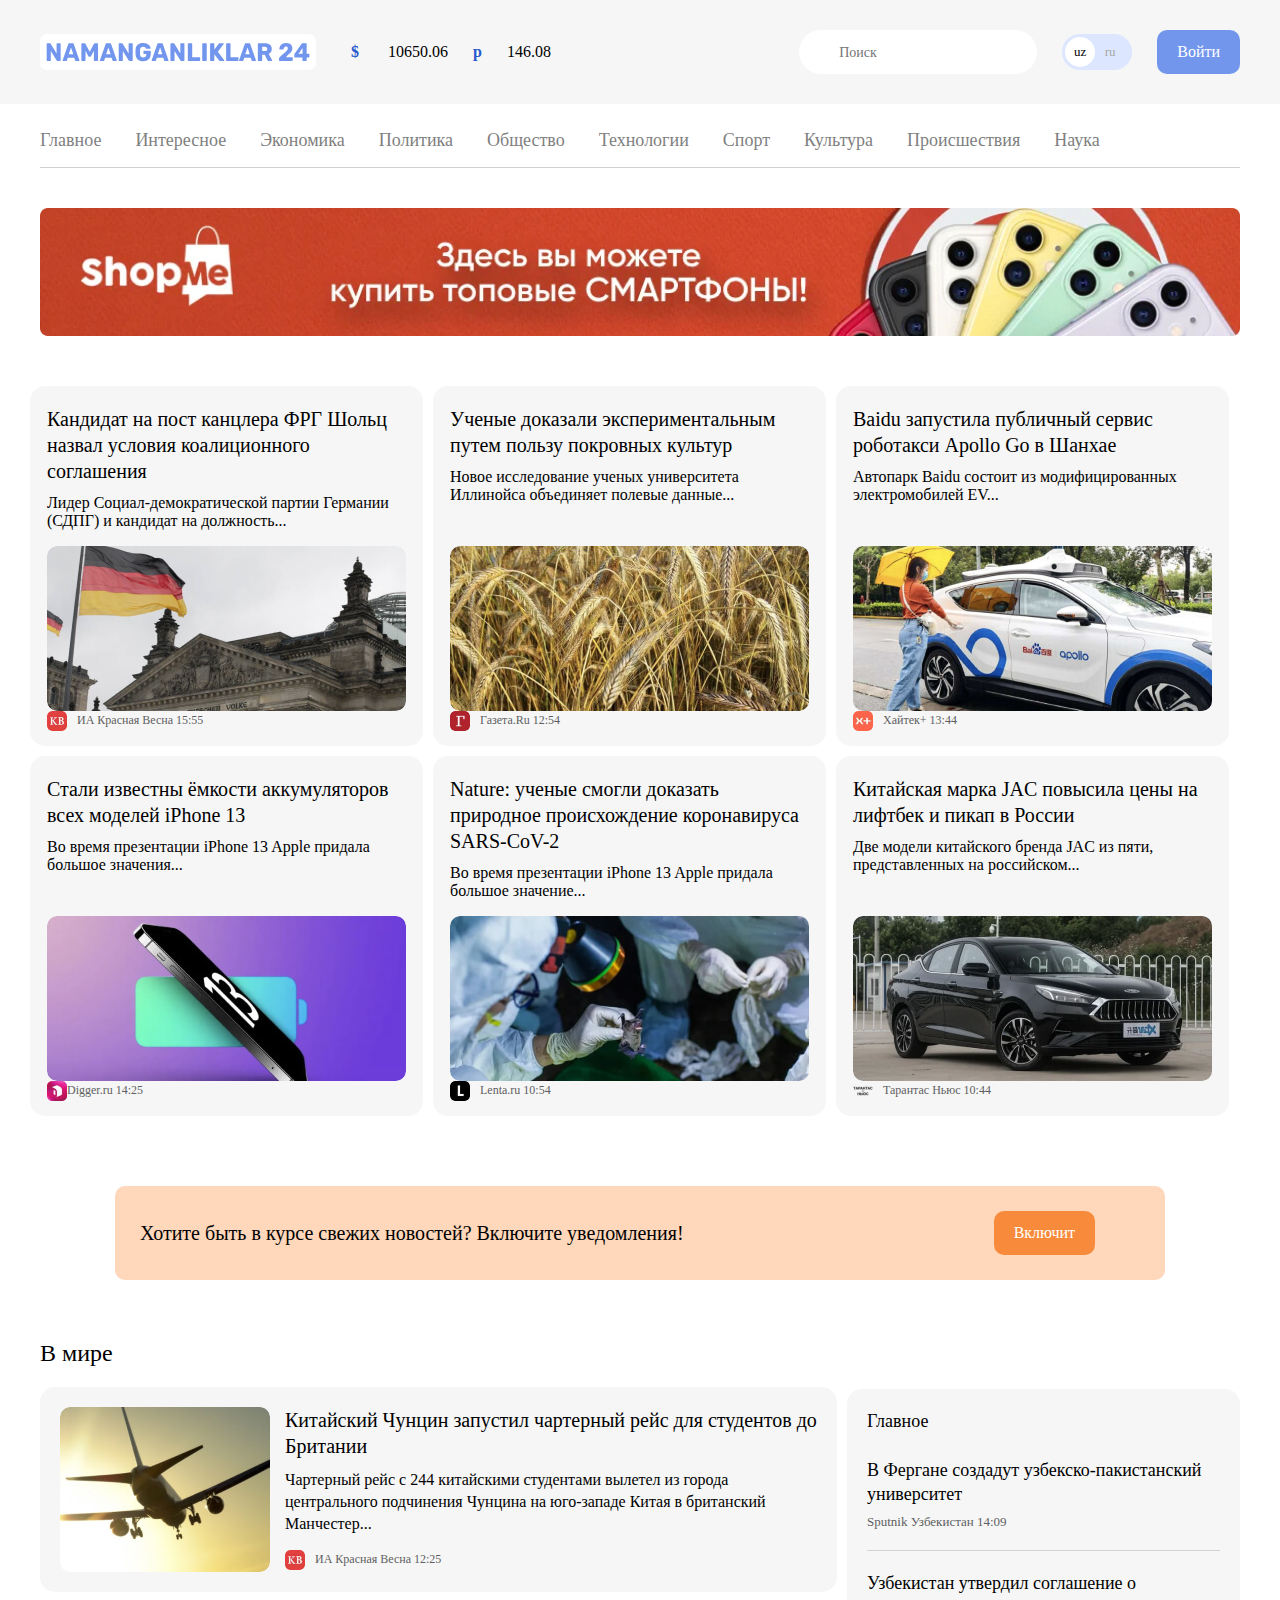
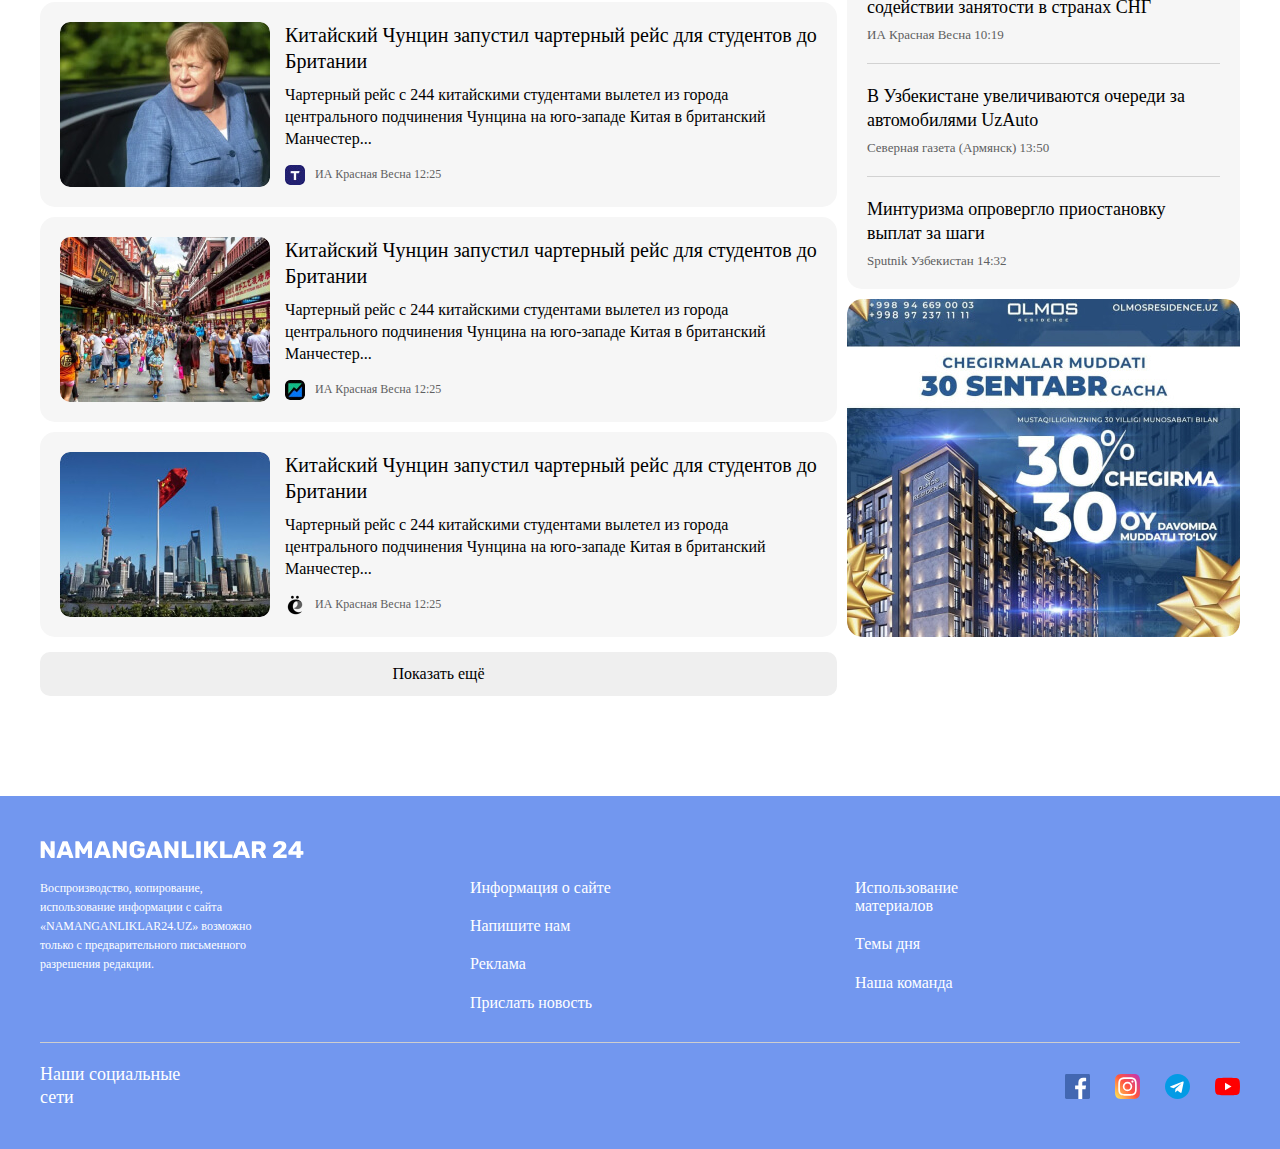
==== commit 11e22cb9: "Add site footer" ====
--- a/index.html
+++ b/index.html
@@ -1,5 +1,5 @@
 <!DOCTYPE html>
-<html lang="ru,uz">
+<html lang="ru">
 <head>
 	<meta charset="UTF-8">
 	<meta name="viewport" content="width=device-width, initial-scale=1.0">
@@ -97,7 +97,7 @@
 							<a class="article-card-link" href="#">Кандидат на пост канцлера ФРГ Шольц назвал условия коалиционного соглашения</a>
 						</h3>
 						<p class="article-card-text">Лидер Социал-демократической партии Германии (СДПГ) и кандидат на должность...</p>
-					<img class="article-card-img" src="img/germany.jpg" alt="Кандидат на пост канцлера ФРГ Шольц назвал условия коалиционного соглашения" width="360" height="165" srcset="img/germany.jpg 1x, img/germany@2x.jpg 2x">
+						<img class="article-card-img" src="img/germany.jpg" alt="Кандидат на пост канцлера ФРГ Шольц назвал условия коалиционного соглашения" width="360" height="165" srcset="img/germany.jpg 1x, img/germany@2x.jpg 2x">
 						<footer class="article-card-footer">
 							<img class="article-card-source-icon" src="img/krasnaya-vesna.jpg" alt="" width="20" height="20" srcset="img/krasnaya-vesna.jpg 1x, img/krasnaya-vesna@2x.jpg 2x">
 							<div class="article-card-sourse-time">
@@ -185,144 +185,208 @@
 			</section>
 
 			<!-- NOTIFICATION-CTA -->
-<section class="notification-cta">
-	<div class="notification-cta-text">Хотите быть в курсе свежих новостей?  Включите уведомления!
-	</div>
-	<button class="button button-orange" type="button">Включит</button>
-</section>
-
-<div class="layout2-1">
-	<div class="layout-2-1-main">
-		<section class="global-news">
-			<h2 class="global-news-heading">B мире</h2>
-			<!-- NEWS-LIST -->
-			<div class="news-list">
-
-				<div class="news-list-item article-card-horizontal">
-					<img class="article-card-horizontal-img" src="img/samalyot.jpg" alt="" width="210" height="165" srcset="img/samalyot.jpg 1x, img/samalyot@2x.jpg 2x">
-					<div class="article-card-horizantal-content">
-						<h3 class="article-card-horizantal-title">
-						 <a class="article-card-horizantal-link" href="">Китайский Чунцин запустил чартерный рейс для студентов до Британии</a>
-						</h3>
-						<p class="article-card-horizontal-text">Чартерный рейс c 244 китайскими студентами вылетел из города центрального подчинения Чунцина на юго-западе Китая в британский Манчестер...</p>
-						<footer class="article-card-horizontal-footer">
-							<img class="article-card-horizontal-source-icon" src="img/krasnaya-vesna.jpg" alt="" width="20" height="20" srcset="img/krasnaya-vesna.jpg 1x, img/krasnaya-vesna@2x.jpg 2x">
-							<div class="article-card-horizontal-sourse-time">
-								<span class="article-card-horizontal-source">ИА Красная Весна</span>
-								<time datetime="12:25:00">12:25</time>
-							</div>
-						</footer>
-					</div>
-				</div>
-				<div class="news-list-item article-card-horizontal">
-					<img class="article-card-horizontal-img" src="img/kampir.jpg" alt="" width="210" height="165" srcset="img/kampir.jpg 1x, img/kampir@2x.jpg 2x">
-					<div class="article-card-horizantal-content">
-						<h3 class="article-card-horizantal-title">
-						 <a class="article-card-horizantal-link" href="">Китайский Чунцин запустил чартерный рейс для студентов до Британии</a>
-						</h3>
-						<p class="article-card-horizontal-text">Чартерный рейс c 244 китайскими студентами вылетел из города центрального подчинения Чунцина на юго-западе Китая в британский Манчестер...</p>
-						<footer class="article-card-horizontal-footer">
-							<img class="article-card-horizontal-source-icon" src="img/tacc.jpg" alt="" width="20" height="20" srcset="img/tacc.jpg 1x, img/tacc@2x.jpg 2x">
-							<div class="article-card-horizontal-sourse-time">
-								<span class="article-card-horizontal-source">ИА Красная Весна</span>
-								<time datetime="12:25:00">12:25</time>
-							</div>
-						</footer>
-					</div>
-				</div>
-				<div class="news-list-item article-card-horizontal">
-					<img class="article-card-horizontal-img" src="img/odamlar.jpg" alt="" width="210" height="165" srcset="img/odamlar.jpg 1x, img/odamlar@2x.jpg 2x">
-					<div class="article-card-horizantal-content">
-						<h3 class="article-card-horizantal-title">
-						 <a class="article-card-horizantal-link" href="">Китайский Чунцин запустил чартерный рейс для студентов до Британии</a>
-						</h3>
-						<p class="article-card-horizontal-text">Чартерный рейс c 244 китайскими студентами вылетел из города центрального подчинения Чунцина на юго-западе Китая в британский Манчестер...</p>
-						<footer class="article-card-horizontal-footer">
-							<img class="article-card-horizontal-source-icon" src="img/rbk-investisi.jpg" alt="" width="20" height="20" srcset="img/rbk-investisi.jpg 1x, img/rbk-investisi@2x.jpg 2x">
-							<div class="article-card-horizontal-sourse-time">
-								<span class="article-card-horizontal-source">ИА Красная Весна</span>
-								<time datetime="12:25:00">12:25</time>
-							</div>
-						</footer>
-					</div>
-				</div>
-				<div class="news-list-item article-card-horizontal">
-					<img class="article-card-horizontal-img" src="img/xitoy-bayrogi.jpg" alt="" width="210" height="165" srcset="img/xitoy-bayrogi.jpg 1x, img/xitoy-bayrogi@2x.jpg 2x">
-					<div class="article-card-horizantal-content">
-						<h3 class="article-card-horizantal-title">
-						 <a class="article-card-horizantal-link" href="">Китайский Чунцин запустил чартерный рейс для студентов до Британии</a>
-						</h3>
-						<p class="article-card-horizontal-text">Чартерный рейс c 244 китайскими студентами вылетел из города центрального подчинения Чунцина на юго-западе Китая в британский Манчестер...</p>
-						<footer class="article-card-horizontal-footer">
-							<img class="article-card-horizontal-source-icon" src="img/solenka-info.png" alt="" width="20" height="20" srcset="img/solenka-info.png 1x, img/solenka-info@2x.png 2x">
-							<div class="article-card-horizontal-sourse-time">
-								<span class="article-card-horizontal-source">ИА Красная Весна</span>
-								<time datetime="12:25:00">12:25</time>
-							</div>
-						</footer>
-					</div>
+			<section class="notification-cta">
+				<div class="notification-cta-text">Хотите быть в курсе свежих новостей?  Включите уведомления!
+				</div>
+				<button class="button button-orange" type="button">Включит</button>
+			</section>
+
+			<div class="layout2-1">
+				<div class="layout-2-1-main">
+					<section class="global-news">
+						<h2 class="global-news-heading">B мире</h2>
+						<!-- NEWS-LIST -->
+						<div class="news-list">
+
+							<div class="news-list-item article-card-horizontal">
+								<img class="article-card-horizontal-img" src="img/samalyot.jpg" alt="" width="210" height="165" srcset="img/samalyot.jpg 1x, img/samalyot@2x.jpg 2x">
+								<div class="article-card-horizantal-content">
+									<h3 class="article-card-horizantal-title">
+										<a class="article-card-horizantal-link" href="">Китайский Чунцин запустил чартерный рейс для студентов до Британии</a>
+									</h3>
+									<p class="article-card-horizontal-text">Чартерный рейс c 244 китайскими студентами вылетел из города центрального подчинения Чунцина на юго-западе Китая в британский Манчестер...</p>
+									<footer class="article-card-horizontal-footer">
+										<img class="article-card-horizontal-source-icon" src="img/krasnaya-vesna.jpg" alt="" width="20" height="20" srcset="img/krasnaya-vesna.jpg 1x, img/krasnaya-vesna@2x.jpg 2x">
+										<div class="article-card-horizontal-sourse-time">
+											<span class="article-card-horizontal-source">ИА Красная Весна</span>
+											<time datetime="12:25:00">12:25</time>
+										</div>
+									</footer>
+								</div>
+							</div>
+							<div class="news-list-item article-card-horizontal">
+								<img class="article-card-horizontal-img" src="img/kampir.jpg" alt="" width="210" height="165" srcset="img/kampir.jpg 1x, img/kampir@2x.jpg 2x">
+								<div class="article-card-horizantal-content">
+									<h3 class="article-card-horizantal-title">
+										<a class="article-card-horizantal-link" href="">Китайский Чунцин запустил чартерный рейс для студентов до Британии</a>
+									</h3>
+									<p class="article-card-horizontal-text">Чартерный рейс c 244 китайскими студентами вылетел из города центрального подчинения Чунцина на юго-западе Китая в британский Манчестер...</p>
+									<footer class="article-card-horizontal-footer">
+										<img class="article-card-horizontal-source-icon" src="img/tacc.jpg" alt="" width="20" height="20" srcset="img/tacc.jpg 1x, img/tacc@2x.jpg 2x">
+										<div class="article-card-horizontal-sourse-time">
+											<span class="article-card-horizontal-source">ИА Красная Весна</span>
+											<time datetime="12:25:00">12:25</time>
+										</div>
+									</footer>
+								</div>
+							</div>
+							<div class="news-list-item article-card-horizontal">
+								<img class="article-card-horizontal-img" src="img/odamlar.jpg" alt="" width="210" height="165" srcset="img/odamlar.jpg 1x, img/odamlar@2x.jpg 2x">
+								<div class="article-card-horizantal-content">
+									<h3 class="article-card-horizantal-title">
+										<a class="article-card-horizantal-link" href="">Китайский Чунцин запустил чартерный рейс для студентов до Британии</a>
+									</h3>
+									<p class="article-card-horizontal-text">Чартерный рейс c 244 китайскими студентами вылетел из города центрального подчинения Чунцина на юго-западе Китая в британский Манчестер...</p>
+									<footer class="article-card-horizontal-footer">
+										<img class="article-card-horizontal-source-icon" src="img/rbk-investisi.jpg" alt="" width="20" height="20" srcset="img/rbk-investisi.jpg 1x, img/rbk-investisi@2x.jpg 2x">
+										<div class="article-card-horizontal-sourse-time">
+											<span class="article-card-horizontal-source">ИА Красная Весна</span>
+											<time datetime="12:25:00">12:25</time>
+										</div>
+									</footer>
+								</div>
+							</div>
+							<div class="news-list-item article-card-horizontal">
+								<img class="article-card-horizontal-img" src="img/xitoy-bayrogi.jpg" alt="" width="210" height="165" srcset="img/xitoy-bayrogi.jpg 1x, img/xitoy-bayrogi@2x.jpg 2x">
+								<div class="article-card-horizantal-content">
+									<h3 class="article-card-horizantal-title">
+										<a class="article-card-horizantal-link" href="">Китайский Чунцин запустил чартерный рейс для студентов до Британии</a>
+									</h3>
+									<p class="article-card-horizontal-text">Чартерный рейс c 244 китайскими студентами вылетел из города центрального подчинения Чунцина на юго-западе Китая в британский Манчестер...</p>
+									<footer class="article-card-horizontal-footer">
+										<img class="article-card-horizontal-source-icon" src="img/solenka-info.png" alt="" width="20" height="20" srcset="img/solenka-info.png 1x, img/solenka-info@2x.png 2x">
+										<div class="article-card-horizontal-sourse-time">
+											<span class="article-card-horizontal-source">ИА Красная Весна</span>
+											<time datetime="12:25:00">12:25</time>
+										</div>
+									</footer>
+								</div>
+							</div>
+						</div>
+
+						<button class="news-list-more-button button button-block" type="button">Показать ещё </button>
+					</section>
+				</div>
+
+
+				<div class="layout-2-1-sitebar">
+					<section class="layout-2-1-sidebar-item sitebar-news-card">
+						<h2 class="sitebar-news-card-heading">Главное</h2>
+						<ul class="sitebar-news-card-list">
+							<li class="sitebar-news-card-item">
+								<h3 class="sitebar-news-card-title">
+									<a class="sitebar-news-card-link" href="#">B Фергане создадут узбекско-пакистанский университет</a>
+								</h3>
+								<div class="sitebar-news-card-sourse-time">
+									<span class="sitebar-news-card-source">Sputnik Узбекистан</span>
+									<time datetime="14:09:00">14:09</time>
+								</div>
+							</li>
+							<li class="sitebar-news-card-item">
+								<h3 class="sitebar-news-card-title">
+									<a class="sitebar-news-card-link" href="#">Узбекистан утвердил соглашение o содействии занятости в странах СНГ</a>
+								</h3>
+								<div class="sitebar-news-card-sourse-time">
+									<span class="sitebar-news-card-source">ИА Красная Весна</span>
+									<time datetime="10:19:00">10:19</time>
+								</div>
+							</li>
+							<li class="sitebar-news-card-item">
+								<h3 class="sitebar-news-card-title">
+									<a class="sitebar-news-card-link" href="#">B Узбекистане увеличиваются очереди за автомобилями UzAuto</a>
+								</h3>
+								<div class="sitebar-news-card-sourse-time">
+									<span class="sitebar-news-card-source">Северная газета (Армянск)</span>
+									<time datetime="13:50:00">13:50</time>
+								</div>
+							</li>
+							<li class="sitebar-news-card-item">
+								<h3 class="sitebar-news-card-title">
+									<a class="sitebar-news-card-link" href="#">Минтуризма опровергло приостановку выплат за шаги</a>
+								</h3>
+								<div class="sitebar-news-card-sourse-time">
+									<span class="sitebar-news-card-source">Sputnik Узбекистан</span>
+									<time datetime="14:32:00">14:32</time>
+								</div>
+							</li>
+						</ul>
+					</section>
+
+					<aside class="layout-2-1-sidebar-item sidebar-ad">
+						<a class="sidebar-ad-link" href="#" target="_blank">
+							<img class="sidebar-ad-img" src="img/uy-reklama.jpg" alt="uy-reklama" width="393" height="338" srcset="img/uy-reklama.jpg 1x, img/uy-reklama@2x.jpg 2x">
+						</a>
+					</aside>
 				</div>
 			</div>
-
-			<button class="news-list-more-button button button-block" type="button">Показать ещё </button>
-		</section>
-	</div>
-
-
-		<div class="layout-2-1-sitebar">
-			<section class="layout-2-1-sidebar-item sitebar-news-card">
-				<h2 class="sitebar-news-card-heading">Главное</h2>
-			<ul class="sitebar-news-card-list">
-				<li class="sitebar-news-card-item">
-					<h3 class="sitebar-news-card-title">
-						<a class="sitebar-news-card-link" href="#">B Фергане создадут узбекско-пакистанский университет</a>
-					</h3>
-					<div class="sitebar-news-card-sourse-time">
-						<span class="sitebar-news-card-source">Sputnik Узбекистан</span>
-						<time datetime="14:09:00">14:09</time>
-					</div>
-				</li>
-				<li class="sitebar-news-card-item">
-					<h3 class="sitebar-news-card-title">
-						<a class="sitebar-news-card-link" href="#">Узбекистан утвердил соглашение o содействии занятости в странах СНГ</a>
-					</h3>
-					<div class="sitebar-news-card-sourse-time">
-						<span class="sitebar-news-card-source">ИА Красная Весна</span>
-						<time datetime="10:19:00">10:19</time>
-					</div>
-				</li>
-				<li class="sitebar-news-card-item">
-					<h3 class="sitebar-news-card-title">
-						<a class="sitebar-news-card-link" href="#">B Узбекистане увеличиваются очереди за автомобилями UzAuto</a>
-					</h3>
-					<div class="sitebar-news-card-sourse-time">
-						<span class="sitebar-news-card-source">Северная газета (Армянск)</span>
-						<time datetime="13:50:00">13:50</time>
-					</div>
-				</li>
-				<li class="sitebar-news-card-item">
-					<h3 class="sitebar-news-card-title">
-						<a class="sitebar-news-card-link" href="#">Минтуризма опровергло приостановку выплат за шаги</a>
-					</h3>
-					<div class="sitebar-news-card-sourse-time">
-						<span class="sitebar-news-card-source">Sputnik Узбекистан</span>
-						<time datetime="14:32:00">14:32</time>
-					</div>
-				</li>
-			</ul>
-			</section>
-
-			<aside class="layout-2-1-sidebar-item sidebar-ad">
-				<a class="sidebar-ad-link" href="#" target="_blank">
-					<img class="sidebar-ad-img" src="img/uy-reklama.jpg" alt="uy-reklama" width="393" height="338" srcset="img/uy-reklama.jpg 1x, img/uy-reklama@2x.jpg 2x">
-				</a>
-			</aside>
-		</div>
-</div>
 		</div>
 	</main>
 
-
-
-</body>
-</html>+	<!-- SITE FOOTER-->
+	<footer class="site-footer">
+		<div class="container">
+			<div class="site-footer-logo-wrapper">
+				<a class="site-footer-logo" href="index.html">
+					<img class="site-footer-logo-img" src="img/logo white.svg" alt="n24 logo img" width="264" height="28">
+				</a>
+			</div>
+
+			<div class="site-footer-about-links">
+				<div class="site-footer-about">Воспроизводство, копирование, использование информации c сайта «NAMANGANLIKLAR24.UZ» возможно только c предварительного письменного разрешения редакции.</div>
+
+				<div class="site-footer-links-wrapper">
+					<ul class="site-footer-links">
+						<li class="site-footer-links-item">
+							<a class="site-footer-links" href="#">Информация o сайте</a>
+						</li>
+						<li class="site-footer-links-item">
+							<a class="site-footer-links" href="#">Напишите нам</a>
+						</li>
+						<li class="site-footer-links-item">
+							<a class="site-footer-links" href="#">Реклама</a>
+						</li>
+						<li class="site-footer-links-item">
+							<a class="site-footer-links" href="#">Прислать новость</a>
+						</li>
+					</ul>
+
+					<ul class="site-footer-links">
+						<li class="site-footer-links-item">
+							<a class="site-footer-links" href="#">Использование материалов</a>
+						</li>
+						<li class="site-footer-links-item">
+							<a class="site-footer-links" href="#">Темы дня</a>
+						</li>
+						<li class="site-footer-links-item">
+							<a class="site-footer-links" href="#">Наша команда</a>
+						</li>
+					</ul>
+				</div>
+			</div>
+
+			<hr class="site-footer-dvider">
+
+			<div class="site-footer-socials">
+				<h2 class="site-footer-socials-heading">Наши социальные сети</h2>
+				<ul class="site-fotter-socials-list">
+					<li class="site-footer-socials-item">
+						<a class="site-footer-socials-link" href="#" target="_blank">
+							<img class="site-footer-socials-icon" src="img/facebook-icon.svg" alt="Facebook" width="25" height="25">
+							<li class="site-footer-socials-item">
+								<a class="site-footer-socials-link" href="#" target="_blank">
+									<img class="site-footer-socials-icon" src="img/instagram-icon.svg" alt="Instagram" width="25" height="25">
+									<li class="site-footer-socials-item">
+										<a class="site-footer-socials-link" href="#" target="_blank">
+											<img class="site-footer-socials-icon" src="img/telegram-icon.svg" alt="Telegram" width="25" height="25">
+											<li class="site-footer-socials-item">
+												<a class="site-footer-socials-link" href="#" target="_blank">
+													<img class="site-footer-socials-icon" src="img/you-tube-icon.svg" alt="You Tube" width="25" height="25">
+												</a>
+											</li>
+										</ul>
+									</div>
+								</div>
+							</footer>
+
+						</body>
+						</html>--- a/css/styles.css
+++ b/css/styles.css
@@ -517,4 +517,129 @@
 	width: 393px;
 	height: 338px;
 	object-fit: cover;
+	}
+
+
+	/* SITE FOOTER */
+
+	.site-footer {
+		padding-top: 40px;
+		padding-bottom: 40px;
+		background-color: #7297EF;
+		color: #fff;
+	}
+
+	.site-footer *:focus	{
+		outline: 2px dashed #fff;
+	}
+
+	.container {
+	}
+
+	.site-footer-logo-wrapper {
+		display: flex;
+		margin-bottom: 15px;
+	}
+
+	.site-footer-logo {
+		display: flex;
+	}
+
+	.site-footer-logo:hover	{
+		opacity: 0.8;
+	}
+
+	.site-footer-logo:active	{
+		opacity: 0.6;
+	}
+
+	.site-footer-logo-img {
+		width: 264px;
+		height: 28px;
+		object-fit: contain;
+	}
+
+	.site-footer-about-links {
+		display: flex;
+	}
+
+	.site-footer-about {
+		width: 230px;
+		margin-right: 200px;
+		font-size: 12px;
+		line-height: 19px;
+	}
+
+	.site-footer-links-wrapper {
+		display: flex;
+		flex-grow: 1;
+	}
+
+	.site-footer-links {
+		width: 50%;
+		padding-left: 0px;
+		padding-right: 24px;
+		margin: 0;
+		list-style: none;
+		font-weight: 500;
+	}
+
+	.site-footer-links-item:not(:last-child) {
+		margin-bottom: 20px;
+	}
+
+	.site-footer-links	{
+		display: inline-block;
+		color: #fff;
+		text-decoration: none;
+	}
+
+	.site-footer-links:hover	{
+		text-decoration: underline;
+	}
+
+	.site-footer-dvider {
+		height: 1px;
+		border: 0;
+		margin-top: 30px;
+		margin-bottom: 20px;
+		background-color: #cecece;
+	}
+
+	.site-footer-socials {
+		display: flex;
+		align-items: center;
+		justify-content: space-between;
+	}
+
+	.site-footer-socials-heading {
+		width: 160px;
+		margin: 0;
+		font-size: 18px;
+		line-height: 23px;
+		font-weight: 500;
+	}
+
+	.site-fotter-socials-list {
+		display: flex;
+		align-items: center;
+		padding: 0;
+		margin: 0;
+		list-style: none;
+
+	}
+
+	.site-footer-socials-item:not(:last-child) {
+		margin-right: 25px;
+	}
+
+	.site-footer-socials-link {
+		display: flex;
+	}
+
+	.site-footer-socials-icon {
+		flex-shrink: 0;
+		width: 25px;
+		height: 25px;
+		object-fit:contain;
 	}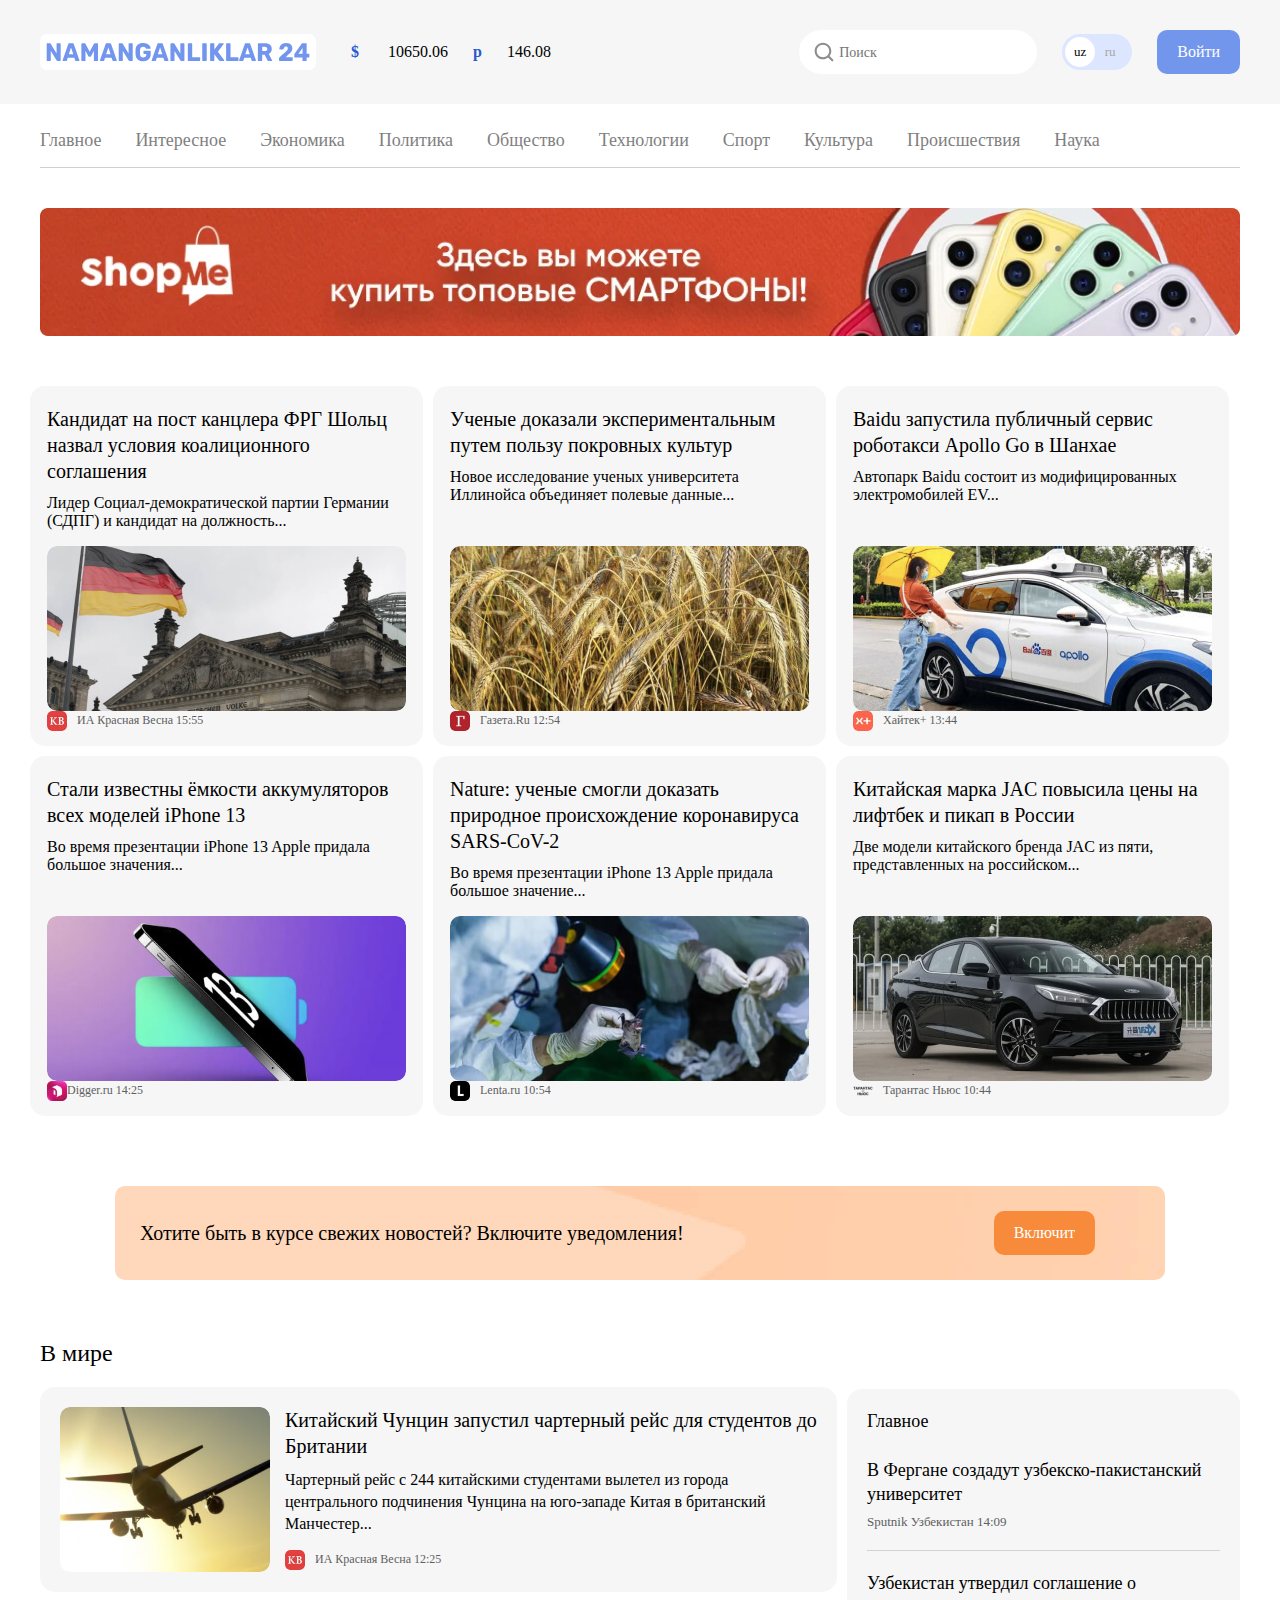
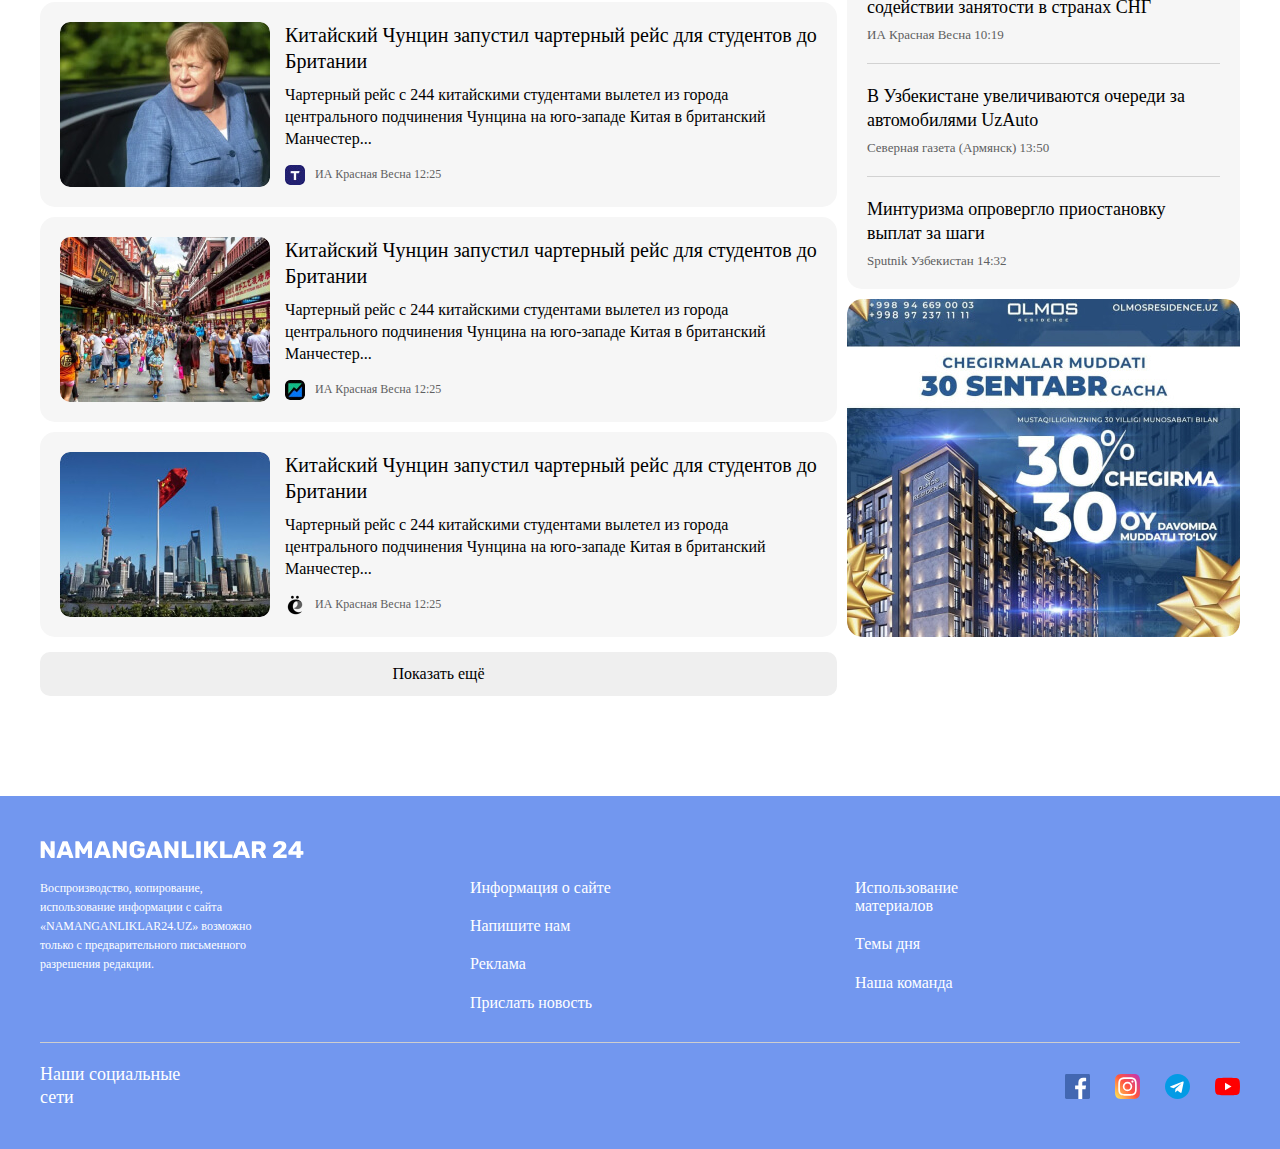
==== commit b7e9f4a6: "Add bg-img to search input and natifications-cta" ====
--- a/index.html
+++ b/index.html
@@ -60,16 +60,16 @@
 			<!-- SITENAV-->
 			<nav class="sitenav">
 				<ul class="sitenav-list">
-					<li class="sitenav-item"><a class="sitenav-link" href="#">Главное</a></li>
-					<li class="sitenav-item"><a class="sitenav-link" href="#">Интересное</a></li>
-					<li class="sitenav-item"><a class="sitenav-link" href="#">Экономика</a></li>
-					<li class="sitenav-item"><a class="sitenav-link" href="#">Политика</a></li>
-					<li class="sitenav-item"><a class="sitenav-link" href="#">Общество</a></li>
-					<li class="sitenav-item"><a class="sitenav-link" href="#">Технологии</a></li>
-					<li class="sitenav-item"><a class="sitenav-link" href="#">Спорт</a></li>
-					<li class="sitenav-item"><a class="sitenav-link" href="#">Культура</a></li>
-					<li class="sitenav-item"><a class="sitenav-link" href="#">Происшествия</a></li>
-					<li class="sitenav-item"><a class="sitenav-link" href="#">Наука</a></li>
+					<li class="sitenav-item"><a class="sitenav-link" href="index.html">Главное</a></li>
+					<li class="sitenav-item"><a class="sitenav-link" href="news-list.html">Интересное</a></li>
+					<li class="sitenav-item"><a class="sitenav-link" href="news-list.html">Экономика</a></li>
+					<li class="sitenav-item"><a class="sitenav-link" href="news-list.html">Политика</a></li>
+					<li class="sitenav-item"><a class="sitenav-link" href="news-list.html">Общество</a></li>
+					<li class="sitenav-item"><a class="sitenav-link" href="news-list.html">Технологии</a></li>
+					<li class="sitenav-item"><a class="sitenav-link" href="news-list.html">Спорт</a></li>
+					<li class="sitenav-item"><a class="sitenav-link" href="news-list.html">Культура</a></li>
+					<li class="sitenav-item"><a class="sitenav-link" href="news-list.html">Происшествия</a></li>
+					<li class="sitenav-item"><a class="sitenav-link" href="news-list.html">Наука</a></li>
 				</ul>
 			</nav>
 
@@ -319,6 +319,7 @@
 					</aside>
 				</div>
 			</div>
+
 		</div>
 	</main>
 
--- a/css/styles.css
+++ b/css/styles.css
@@ -57,7 +57,7 @@
 	padding: 8px 6px;
 	margin-right: 35px;
 	border-radius: 7px;
-background-color: #fff;
+	background-color: #fff;
 }
 
 .site-header-logo:hover	{
@@ -79,7 +79,7 @@
 }
 
 .currency-rates-item:not(:last-child){
-margin-right: 25px;
+	margin-right: 25px;
 }
 
 
@@ -93,7 +93,7 @@
 /* GLOBAL-FORM */
 
 .global-search-form	{
-margin-right: 25px;
+	margin-right: 25px;
 }
 
 .global-search-form-input	{
@@ -101,10 +101,14 @@
 	padding-bottom: 13px;
 	padding-left: 40px;
 	padding-right: 20px;
-font-size: 14px;
-border-radius: 60px;
-line-height: normal;
-border: 0;
+	font-size: 14px;
+	border-radius: 60px;
+	line-height: normal;
+	border: 0;
+	background-image: url("../img/lupa.svg");
+	background-repeat: no-repeat;
+	background-size: 20px;
+	background-position: 15px center;
 }
 
 /* LANG-TAGGLE */
@@ -124,7 +128,7 @@
 	height: 30px;
 	font-size: 13px;
 	line-height: 30px;
-color: #A6A6A6;
+	color: #A6A6A6;
 	border-radius: 50%;
 	text-align: center;
 	text-decoration: none;
@@ -139,8 +143,8 @@
 .button	{
 	display: inline-block;
 	padding: 13px 20px;
-border-radius: 10px;
- border: 0;
+	border-radius: 10px;
+	border: 0;
 	font-size: 16px;
 	line-height: normal;
 	font-weight: 500;
@@ -183,10 +187,13 @@
 	padding-top: 12px;
 	padding-bottom: 12px;
 	border-bottom: 1px solid #d1d1d1;
-	margin-bottom: 40px;
 	font-size: 18px;
 	line-height: normal;
 	font-weight: 500;
+}
+
+.sitenav:not(:last-child)	{
+	margin-bottom: 40px;
 }
 
 .sitenav-list {
@@ -199,8 +206,8 @@
 }
 
 .sitenav-item	{
-margin-top: 4px;
-margin-bottom: 4px;
+	margin-top: 4px;
+	margin-bottom: 4px;
 }
 
 .sitenav-item:not(:last-child) {
@@ -236,9 +243,9 @@
 
 /* NEWS-GRID8 */
 .news-grid {
-display: flex;
-flex-wrap: wrap;
-margin-left: -10px;
+	display: flex;
+	flex-wrap: wrap;
+	margin-left: -10px;
 }
 
 .news-grid-item {
@@ -256,11 +263,11 @@
 }
 
 .article-card-title {
-margin-top: 0;
-margin-bottom: 10px;
-font-size: 20px;
-line-height: 26px;
-font-weight: 500;
+	margin-top: 0;
+	margin-bottom: 10px;
+	font-size: 20px;
+	line-height: 26px;
+	font-weight: 500;
 }
 .article-card-link {
 	display: inline-block;
@@ -269,11 +276,11 @@
 }
 
 .article-card-link:hover	{
-color: #7296ec;
+	color: #7296ec;
 }
 
 .article-card-link:active	{
-opacity: 0.6;
+	opacity: 0.6;
 }
 
 .article-card-text {
@@ -297,10 +304,10 @@
 }
 
 .article-card-source-icon {
-width: 20px;
-height: 20px;
-margin-right: 10px;
-border-radius: 5px;
+	width: 20px;
+	height: 20px;
+	margin-right: 10px;
+	border-radius: 5px;
 }
 
 .article-card-sourse-time {
@@ -321,6 +328,10 @@
 	margin: 60px	75px;
 	border-radius: 10px;
 	background-color: #ffd7ba;
+	background-image: url("../img/reklama-rasm.jpg");
+	background-repeat: no-repeat;
+	background-size: cover;
+	background-position: center center;
 }
 
 .notification-cta-text {
@@ -349,8 +360,9 @@
 	margin-bottom: 15px;
 }
 
+
 .news-list-item:not(:last-child) {
-margin-bottom: 10px;
+	margin-bottom: 10px;
 }
 
 /* ARTICLE-CARD-HORIZANTAL */
@@ -359,7 +371,15 @@
 	align-items: flex-start;
 	padding: 20px;
 	border-radius: 15px;
-background-color: #f6f6f6;
+	background-color: #f6f6f6;
+}
+
+.article-card-horizontall	{
+	display: flex;
+	align-items: flex-start;
+	padding: 20px;
+	border-radius: 15px;
+	background-color: #f6f6f6;
 }
 
 .article-card-horizontal-img {
@@ -389,7 +409,7 @@
 }
 
 .article-card-horizantal-link:hover	{
-color: #7296ec
+	color: #7296ec
 }
 
 .article-card-horizantal-link:active	{
@@ -434,11 +454,11 @@
 
 .layout-2-1-sitebar	{
 	width: 393px;
-margin-top: 49px;
+	margin-top: 49px;
 }
 
 .layout-2-1-sidebar-item:not(:last-child)	{
-margin-bottom: 10px;
+	margin-bottom: 10px;
 }
 
 
@@ -452,9 +472,9 @@
 .sitebar-news-card-heading {
 	margin-top: 0;
 	margin-bottom: 25px;
-font-size: 18px;
-line-height: 24px;
-font-weight: 500;
+	font-size: 18px;
+	line-height: 24px;
+	font-weight: 500;
 }
 .sitebar-news-card-list {
 	padding: 0;
@@ -462,16 +482,16 @@
 	list-style: none;
 }
 .sitebar-news-card-item {
-padding-top: 20px;
-padding-bottom: 20px;
+	padding-top: 20px;
+	padding-bottom: 20px;
 }
 
 .sitebar-news-card-item:first-child	{
-padding-top: 0;
+	padding-top: 0;
 }
 
 .sitebar-news-card-item:last-child	{
-padding-bottom: 0;
+	padding-bottom: 0;
 }
 
 .sitebar-news-card-item:not(:last-child)	{
@@ -509,7 +529,7 @@
 
 /* SIDEBAR-AD */
 .sidebar-ad-link	{
-display: flex;
+	display: flex;
 }
 
 .sidebar-ad-img	{
@@ -517,129 +537,240 @@
 	width: 393px;
 	height: 338px;
 	object-fit: cover;
-	}
-
-
-	/* SITE FOOTER */
-
-	.site-footer {
-		padding-top: 40px;
-		padding-bottom: 40px;
-		background-color: #7297EF;
-		color: #fff;
-	}
-
-	.site-footer *:focus	{
-		outline: 2px dashed #fff;
-	}
-
-	.container {
-	}
-
-	.site-footer-logo-wrapper {
-		display: flex;
-		margin-bottom: 15px;
-	}
-
-	.site-footer-logo {
-		display: flex;
-	}
-
-	.site-footer-logo:hover	{
-		opacity: 0.8;
-	}
-
-	.site-footer-logo:active	{
-		opacity: 0.6;
-	}
-
-	.site-footer-logo-img {
-		width: 264px;
-		height: 28px;
-		object-fit: contain;
-	}
-
-	.site-footer-about-links {
-		display: flex;
-	}
-
-	.site-footer-about {
-		width: 230px;
-		margin-right: 200px;
-		font-size: 12px;
-		line-height: 19px;
-	}
-
-	.site-footer-links-wrapper {
-		display: flex;
-		flex-grow: 1;
-	}
-
-	.site-footer-links {
-		width: 50%;
-		padding-left: 0px;
-		padding-right: 24px;
-		margin: 0;
-		list-style: none;
-		font-weight: 500;
-	}
-
-	.site-footer-links-item:not(:last-child) {
-		margin-bottom: 20px;
-	}
-
-	.site-footer-links	{
-		display: inline-block;
-		color: #fff;
-		text-decoration: none;
-	}
-
-	.site-footer-links:hover	{
-		text-decoration: underline;
-	}
-
-	.site-footer-dvider {
-		height: 1px;
-		border: 0;
-		margin-top: 30px;
-		margin-bottom: 20px;
-		background-color: #cecece;
-	}
-
-	.site-footer-socials {
-		display: flex;
-		align-items: center;
-		justify-content: space-between;
-	}
-
-	.site-footer-socials-heading {
-		width: 160px;
-		margin: 0;
-		font-size: 18px;
-		line-height: 23px;
-		font-weight: 500;
-	}
-
-	.site-fotter-socials-list {
-		display: flex;
-		align-items: center;
-		padding: 0;
-		margin: 0;
-		list-style: none;
-
-	}
-
-	.site-footer-socials-item:not(:last-child) {
-		margin-right: 25px;
-	}
-
-	.site-footer-socials-link {
-		display: flex;
-	}
-
-	.site-footer-socials-icon {
-		flex-shrink: 0;
-		width: 25px;
-		height: 25px;
-		object-fit:contain;
-	}+}
+
+.sidebar-ad-img-tall	{
+	height: 553px;
+}
+
+
+/* SITE FOOTER */
+
+.site-footer {
+	padding-top: 40px;
+	padding-bottom: 40px;
+	background-color: #7297EF;
+	color: #fff;
+}
+
+.site-footer *:focus	{
+	outline: 2px dashed #fff;
+}
+
+.container {
+}
+
+.site-footer-logo-wrapper {
+	display: flex;
+	margin-bottom: 15px;
+}
+
+.site-footer-logo {
+	display: flex;
+}
+
+.site-footer-logo:hover	{
+	opacity: 0.8;
+}
+
+.site-footer-logo:active	{
+	opacity: 0.6;
+}
+
+.site-footer-logo-img {
+	width: 264px;
+	height: 28px;
+	object-fit: contain;
+}
+
+.site-footer-about-links {
+	display: flex;
+}
+
+.site-footer-about {
+	width: 230px;
+	margin-right: 200px;
+	font-size: 12px;
+	line-height: 19px;
+}
+
+.site-footer-links-wrapper {
+	display: flex;
+	flex-grow: 1;
+}
+
+.site-footer-links {
+	width: 50%;
+	padding-left: 0px;
+	padding-right: 24px;
+	margin: 0;
+	list-style: none;
+	font-weight: 500;
+}
+
+.site-footer-links-item:not(:last-child) {
+	margin-bottom: 20px;
+}
+
+.site-footer-links	{
+	display: inline-block;
+	color: #fff;
+	text-decoration: none;
+}
+
+.site-footer-links:hover	{
+	text-decoration: underline;
+}
+
+.site-footer-dvider {
+	height: 1px;
+	border: 0;
+	margin-top: 30px;
+	margin-bottom: 20px;
+	background-color: #cecece;
+}
+
+.site-footer-socials {
+	display: flex;
+	align-items: center;
+	justify-content: space-between;
+}
+
+.site-footer-socials-heading {
+	width: 160px;
+	margin: 0;
+	font-size: 18px;
+	line-height: 23px;
+	font-weight: 500;
+}
+
+.site-fotter-socials-list {
+	display: flex;
+	align-items: center;
+	padding: 0;
+	margin: 0;
+	list-style: none;
+
+}
+
+.site-footer-socials-item:not(:last-child) {
+	margin-right: 25px;
+}
+
+.site-footer-socials-link {
+	display: flex;
+}
+
+.site-footer-socials-icon {
+	flex-shrink: 0;
+	width: 25px;
+	height: 25px;
+	object-fit:contain;
+}
+
+/* CONTACT-PAGE */
+.contact-page-heading	{
+	margin-top: 0;
+	margin-bottom: 20px;
+	font-size: 24px;
+	font-weight: 500;
+	color: #000;
+}
+
+.contact-page-form	{
+	display: flex;
+	flex-direction: column;
+	width: 696px;
+}
+
+.contact-page-content	{
+	display: flex;
+}
+
+
+/* FORM	*/
+.form-groups-wrapper	{
+	display: flex;
+	justify-content: space-between;
+}
+
+.form-groups-wrapper:not(:last-child)	{
+	margin-bottom: 10px;
+}
+
+.form-group:not(:last-child)	{
+	margin-bottom: 10px;
+}
+
+.form-groups-wrapper .form-group	{
+	width: calc(50% - 5px);
+	margin-bottom: 0;
+}
+
+.form-field	{
+	display: block;
+	width: 100%;
+	padding: 18px 20px;
+	border: 1px solid rgba(0, 0, 0, 0.2);
+	border-radius: 10px;
+}
+
+.form-field-textarea	{
+	min-height: 180px;
+resize: vertical;
+}
+
+/* BUTTON */
+.contact-page-form-submit	{
+	align-self: flex-end;
+	margin-top: 20px;
+}
+
+/* DEFINITIONS-CARD */
+.contact-page-info {
+width: 494px;
+margin-left: 10px;
+}
+
+.definitions-card {
+  padding: 20px 25px;
+	border-radius: 10px;
+	margin: 0;
+	background-color :#f6f6f6;
+	color: #000;
+}
+
+.definitions-card-item {
+	padding-top: 20px;
+	padding-bottom: 20px;
+}
+
+.definitions-card-item:not(:last-child)	{
+	border-bottom: 1px	solid	#d2d2d2;
+}
+
+.definitions-card-title {
+	margin-bottom: 7px;
+	font-size: 20px;
+	line-height: 24px;
+	font-weight: 500;
+}
+
+.definitions-card-value {
+	margin: 0;
+	font-size: 16px;
+	line-height: 19px;
+}
+
+/* RETINA BGS */
+@media
+only screen and (-webkit-min-device-pixel-ratio: 2),
+only screen and (   min--moz-device-pixel-ratio: 2),
+only screen and (     -o-min-device-pixel-ratio: 2/1),
+only screen and (        min-device-pixel-ratio: 2),
+only screen and (                min-resolution: 192dpi),
+only screen and (                min-resolution: 2dppx) {
+.notification-cta	{
+	background-image: url("../img/reklama-rasm@2x.jpg");
+}
+}